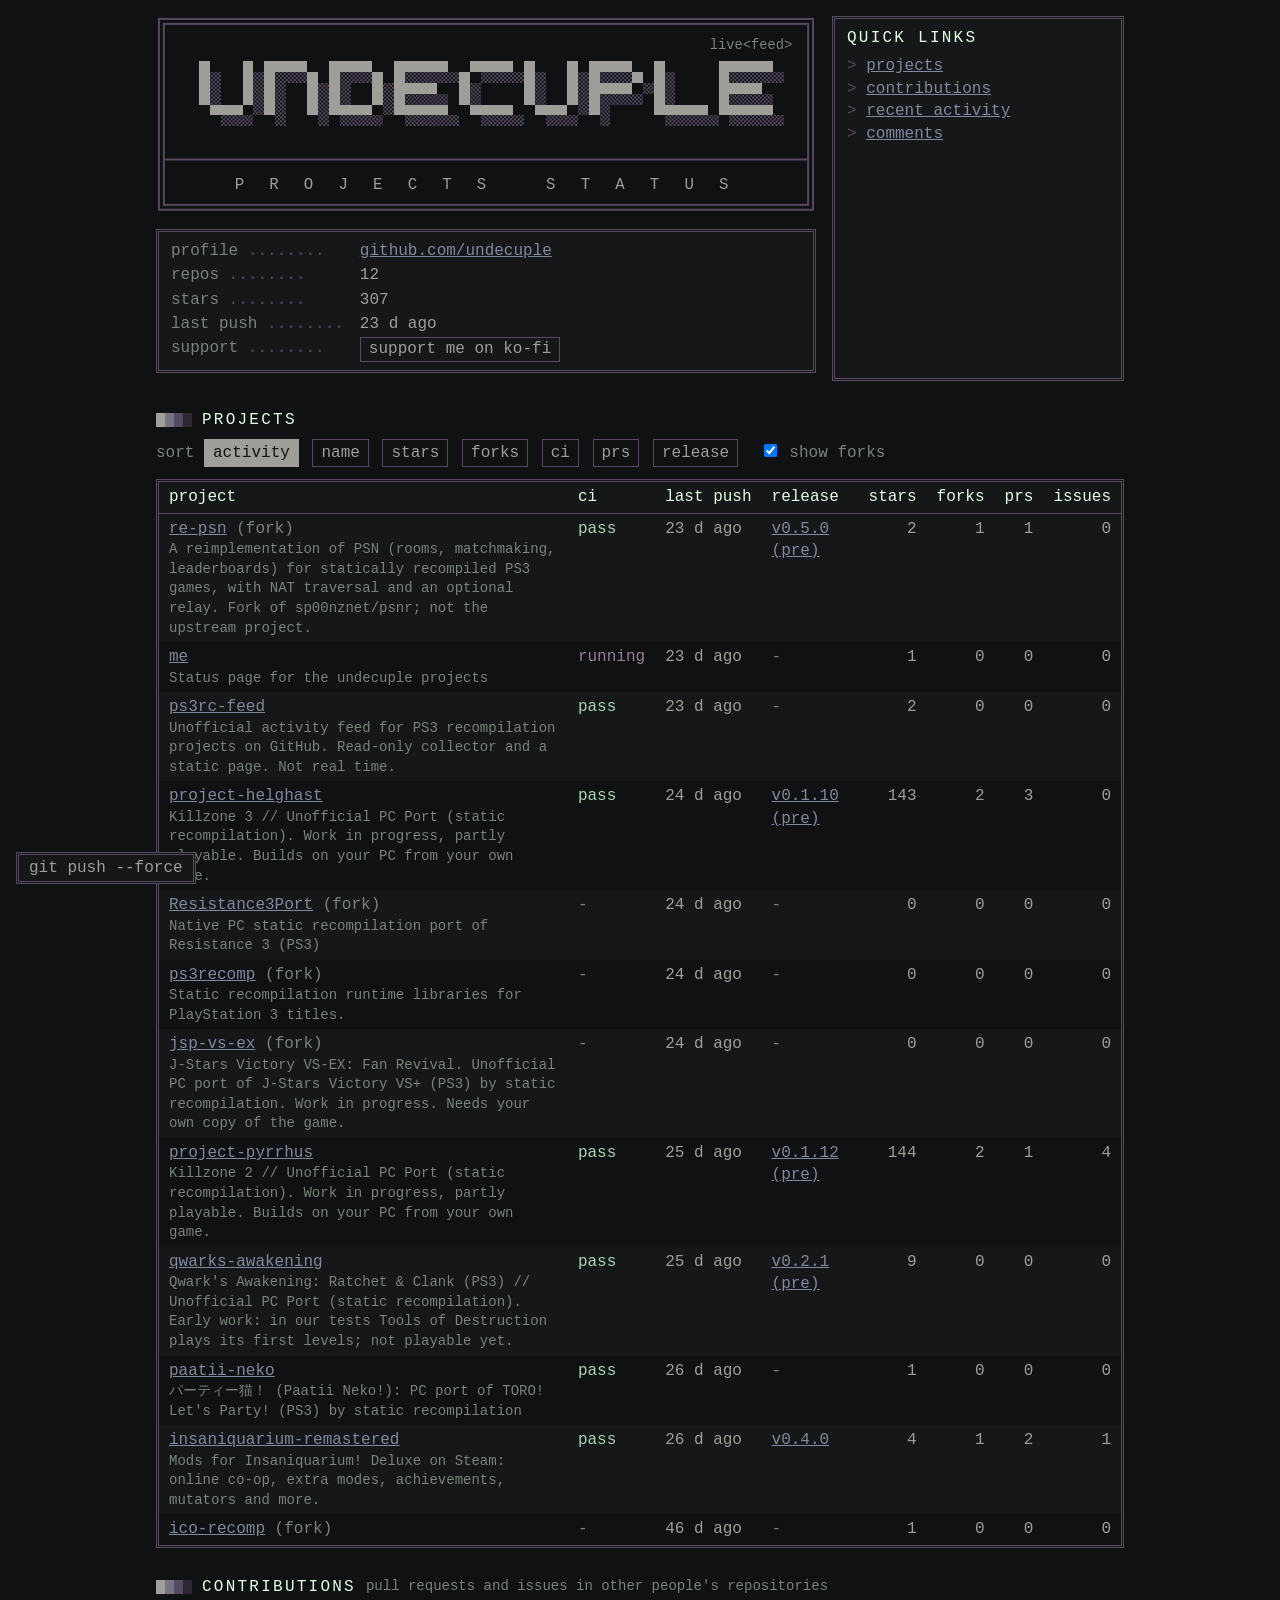
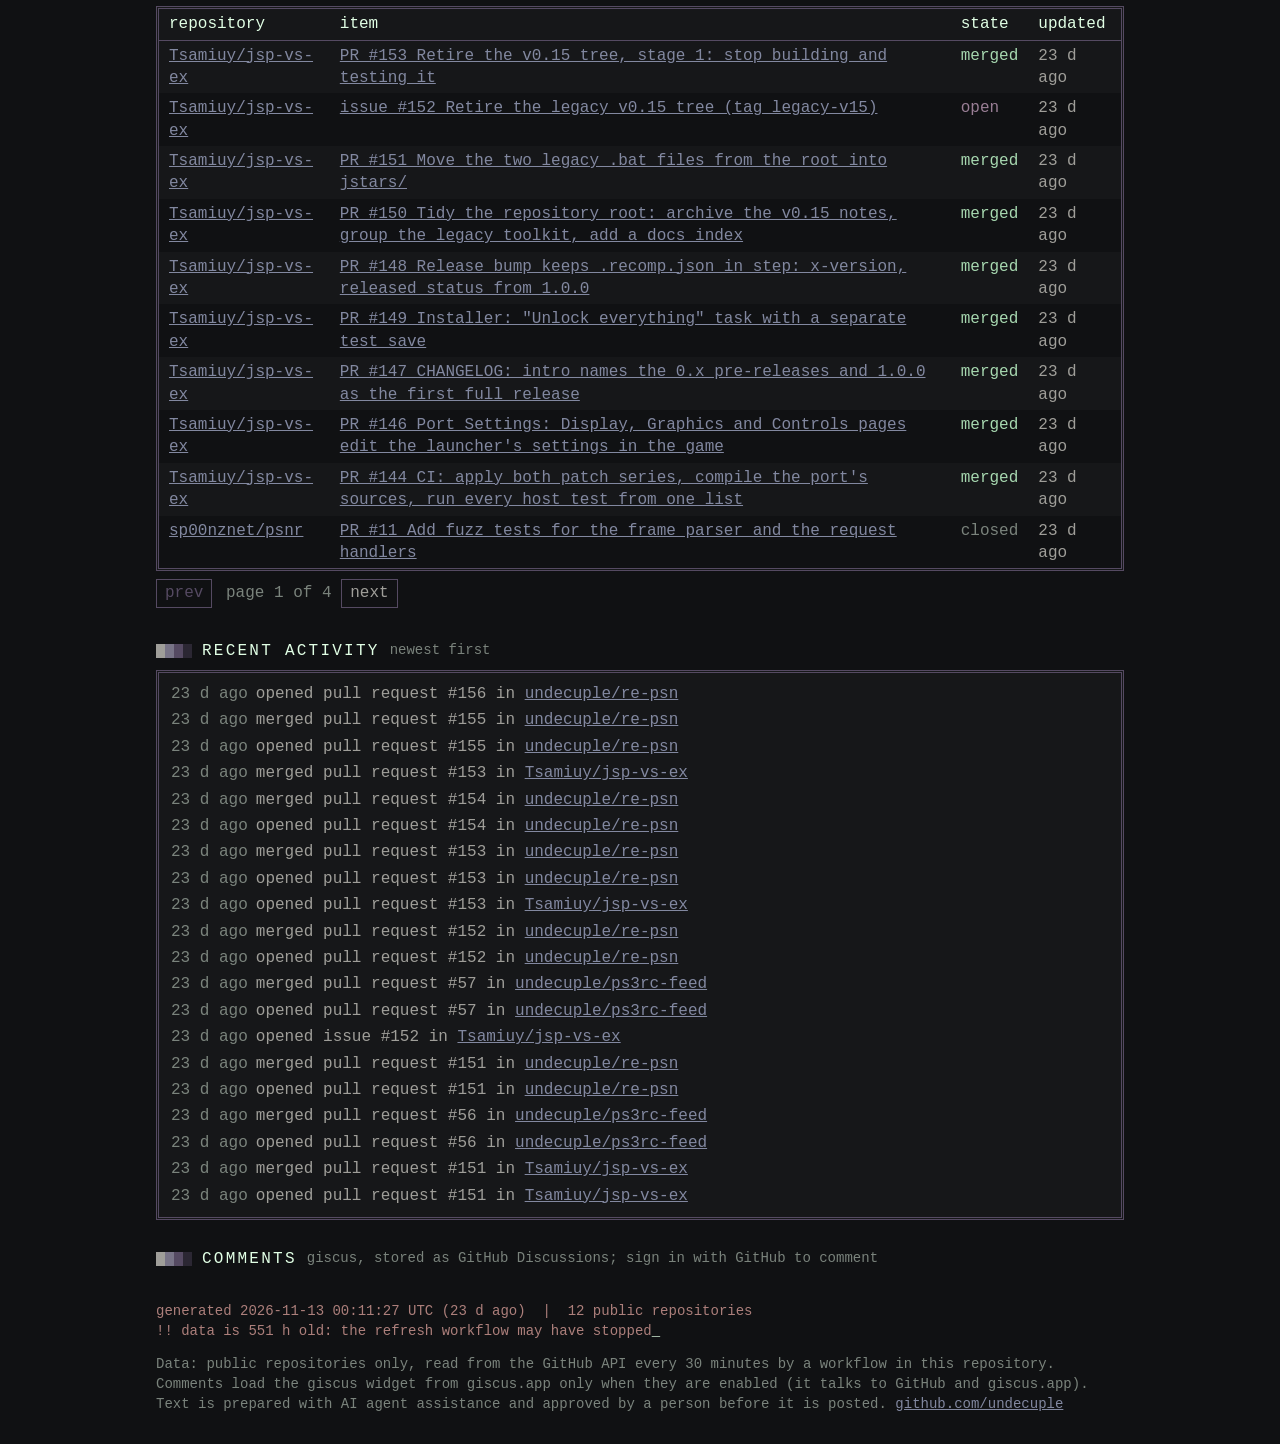
==== index.html @ a5790205 "Add tooltips to the banner and the Ko-fi button" ====
<!doctype html>
<html lang="en">
<head>
<meta charset="utf-8">
<meta name="viewport" content="width=device-width, initial-scale=1">
<title>undecuple</title>
<meta name="description" content="Status and recent activity of the undecuple projects, refreshed from the GitHub API.">
<link rel="icon" type="image/svg+xml" href="data:image/svg+xml,%3Csvg%20xmlns=%22http://www.w3.org/2000/svg%22%20viewBox=%220%200%2032%2032%22%20width=%2232%22%20height=%2232%22%20shape-rendering=%22crispEdges%22%3E%3Ctitle%3Eundecuple%3C/title%3E%3Crect%20width=%2232%22%20height=%2232%22%20rx=%225%22%20fill=%22%23101113%22/%3E%3Crect%20x=%22.5%22%20y=%22.5%22%20width=%2231%22%20height=%2231%22%20rx=%224.5%22%20fill=%22none%22%20stroke=%22%23554a62%22/%3E%3Cpath%20transform=%22translate(1%201)%22%20fill=%22%23554a62%22%20d=%22M2%208h4v4h-4zM10%208h4v4h-4zM2%2012h4v4h-4zM10%2012h4v4h-4zM2%2016h4v4h-4zM10%2016h4v4h-4zM2%2020h4v4h-4zM6%2020h4v4h-4zM10%2020h4v4h-4zM18%208h4v4h-4zM22%208h4v4h-4zM26%208h4v4h-4zM18%2012h4v4h-4zM26%2012h4v4h-4zM18%2016h4v4h-4zM26%2016h4v4h-4zM18%2020h4v4h-4zM26%2020h4v4h-4z%22/%3E%3Cpath%20fill=%22%239f9e99%22%20d=%22M2%208h4v4h-4zM10%208h4v4h-4zM2%2012h4v4h-4zM10%2012h4v4h-4zM2%2016h4v4h-4zM10%2016h4v4h-4zM2%2020h4v4h-4zM6%2020h4v4h-4zM10%2020h4v4h-4zM18%208h4v4h-4zM22%208h4v4h-4zM26%208h4v4h-4zM18%2012h4v4h-4zM26%2012h4v4h-4zM18%2016h4v4h-4zM26%2016h4v4h-4zM18%2020h4v4h-4zM26%2020h4v4h-4z%22/%3E%3C/svg%3E">
<link rel="stylesheet" href="style.css">
</head>
<body>
<main>
<h1 class="sr">undecuple</h1>
<div class="top">
<div class="top-main">
<svg class="banner" viewBox="0 0 671 200" role="img" aria-label="undecuple" xmlns="http://www.w3.org/2000/svg">
<title>Click 3 times for free robux!</title>
<defs><pattern id="dither" width="4" height="4" patternUnits="userSpaceOnUse"><rect width="2" height="2" fill="#554a62"/><rect x="2" y="2" width="2" height="2" fill="#554a62"/></pattern></defs>
<rect x="3" y="3" width="665" height="194" fill="none" stroke="#554a62" stroke-width="2"/>
<rect x="8" y="8" width="655" height="184" fill="none" stroke="#554a62" stroke-width="2"/>
<text x="647" y="34" text-anchor="end" fill="#7a837c" font-family="monospace" font-size="14">live&lt;feed&gt;</text>
<path d="M55 57h11v11h-11zM99 57h11v11h-11zM55 68h11v11h-11zM99 68h11v11h-11zM55 79h11v11h-11zM99 79h11v11h-11zM55 90h11v11h-11zM99 90h11v11h-11zM66 101h11v11h-11zM77 101h11v11h-11zM88 101h11v11h-11zM121 57h11v11h-11zM132 57h11v11h-11zM143 57h11v11h-11zM154 57h11v11h-11zM121 68h11v11h-11zM165 68h11v11h-11zM121 79h11v11h-11zM165 79h11v11h-11zM121 90h11v11h-11zM165 90h11v11h-11zM121 101h11v11h-11zM165 101h11v11h-11zM187 57h11v11h-11zM198 57h11v11h-11zM209 57h11v11h-11zM220 57h11v11h-11zM187 68h11v11h-11zM231 68h11v11h-11zM187 79h11v11h-11zM231 79h11v11h-11zM187 90h11v11h-11zM231 90h11v11h-11zM187 101h11v11h-11zM198 101h11v11h-11zM209 101h11v11h-11zM220 101h11v11h-11zM253 57h11v11h-11zM264 57h11v11h-11zM275 57h11v11h-11zM286 57h11v11h-11zM297 57h11v11h-11zM253 68h11v11h-11zM253 79h11v11h-11zM264 79h11v11h-11zM275 79h11v11h-11zM286 79h11v11h-11zM253 90h11v11h-11zM253 101h11v11h-11zM264 101h11v11h-11zM275 101h11v11h-11zM286 101h11v11h-11zM297 101h11v11h-11zM330 57h11v11h-11zM341 57h11v11h-11zM352 57h11v11h-11zM363 57h11v11h-11zM319 68h11v11h-11zM319 79h11v11h-11zM319 90h11v11h-11zM330 101h11v11h-11zM341 101h11v11h-11zM352 101h11v11h-11zM363 101h11v11h-11zM385 57h11v11h-11zM429 57h11v11h-11zM385 68h11v11h-11zM429 68h11v11h-11zM385 79h11v11h-11zM429 79h11v11h-11zM385 90h11v11h-11zM429 90h11v11h-11zM396 101h11v11h-11zM407 101h11v11h-11zM418 101h11v11h-11zM451 57h11v11h-11zM462 57h11v11h-11zM473 57h11v11h-11zM484 57h11v11h-11zM451 68h11v11h-11zM495 68h11v11h-11zM451 79h11v11h-11zM462 79h11v11h-11zM473 79h11v11h-11zM484 79h11v11h-11zM451 90h11v11h-11zM451 101h11v11h-11zM517 57h11v11h-11zM517 68h11v11h-11zM517 79h11v11h-11zM517 90h11v11h-11zM517 101h11v11h-11zM528 101h11v11h-11zM539 101h11v11h-11zM550 101h11v11h-11zM561 101h11v11h-11zM583 57h11v11h-11zM594 57h11v11h-11zM605 57h11v11h-11zM616 57h11v11h-11zM627 57h11v11h-11zM583 68h11v11h-11zM583 79h11v11h-11zM594 79h11v11h-11zM605 79h11v11h-11zM616 79h11v11h-11zM583 90h11v11h-11zM583 101h11v11h-11zM594 101h11v11h-11zM605 101h11v11h-11zM616 101h11v11h-11zM627 101h11v11h-11z" fill="url(#dither)" shape-rendering="crispEdges"/>
<path d="M44 46h11v11h-11zM88 46h11v11h-11zM44 57h11v11h-11zM88 57h11v11h-11zM44 68h11v11h-11zM88 68h11v11h-11zM44 79h11v11h-11zM88 79h11v11h-11zM55 90h11v11h-11zM66 90h11v11h-11zM77 90h11v11h-11zM110 46h11v11h-11zM121 46h11v11h-11zM132 46h11v11h-11zM143 46h11v11h-11zM110 57h11v11h-11zM154 57h11v11h-11zM110 68h11v11h-11zM154 68h11v11h-11zM110 79h11v11h-11zM154 79h11v11h-11zM110 90h11v11h-11zM154 90h11v11h-11zM176 46h11v11h-11zM187 46h11v11h-11zM198 46h11v11h-11zM209 46h11v11h-11zM176 57h11v11h-11zM220 57h11v11h-11zM176 68h11v11h-11zM220 68h11v11h-11zM176 79h11v11h-11zM220 79h11v11h-11zM176 90h11v11h-11zM187 90h11v11h-11zM198 90h11v11h-11zM209 90h11v11h-11zM242 46h11v11h-11zM253 46h11v11h-11zM264 46h11v11h-11zM275 46h11v11h-11zM286 46h11v11h-11zM242 57h11v11h-11zM242 68h11v11h-11zM253 68h11v11h-11zM264 68h11v11h-11zM275 68h11v11h-11zM242 79h11v11h-11zM242 90h11v11h-11zM253 90h11v11h-11zM264 90h11v11h-11zM275 90h11v11h-11zM286 90h11v11h-11zM319 46h11v11h-11zM330 46h11v11h-11zM341 46h11v11h-11zM352 46h11v11h-11zM308 57h11v11h-11zM308 68h11v11h-11zM308 79h11v11h-11zM319 90h11v11h-11zM330 90h11v11h-11zM341 90h11v11h-11zM352 90h11v11h-11zM374 46h11v11h-11zM418 46h11v11h-11zM374 57h11v11h-11zM418 57h11v11h-11zM374 68h11v11h-11zM418 68h11v11h-11zM374 79h11v11h-11zM418 79h11v11h-11zM385 90h11v11h-11zM396 90h11v11h-11zM407 90h11v11h-11zM440 46h11v11h-11zM451 46h11v11h-11zM462 46h11v11h-11zM473 46h11v11h-11zM440 57h11v11h-11zM484 57h11v11h-11zM440 68h11v11h-11zM451 68h11v11h-11zM462 68h11v11h-11zM473 68h11v11h-11zM440 79h11v11h-11zM440 90h11v11h-11zM506 46h11v11h-11zM506 57h11v11h-11zM506 68h11v11h-11zM506 79h11v11h-11zM506 90h11v11h-11zM517 90h11v11h-11zM528 90h11v11h-11zM539 90h11v11h-11zM550 90h11v11h-11zM572 46h11v11h-11zM583 46h11v11h-11zM594 46h11v11h-11zM605 46h11v11h-11zM616 46h11v11h-11zM572 57h11v11h-11zM572 68h11v11h-11zM583 68h11v11h-11zM594 68h11v11h-11zM605 68h11v11h-11zM572 79h11v11h-11zM572 90h11v11h-11zM583 90h11v11h-11zM594 90h11v11h-11zM605 90h11v11h-11zM616 90h11v11h-11z" fill="#9f9e99" shape-rendering="crispEdges"/>
<path d="M8 146H663" stroke="#554a62" stroke-width="2" fill="none"/>
<text xml:space="preserve" x="335" y="176" text-anchor="middle" fill="#9f9e99" font-family="monospace" font-size="16" letter-spacing="8">P R O J E C T S   S T A T U S</text>
</svg>
<nav class="nfo" aria-label="Profile">
  <span class="k">profile</span><a href="https://github.com/undecuple">github.com/undecuple</a>
  <span class="k">repos</span><span id="i-repos">-</span>
  <span class="k">stars</span><span id="i-stars">-</span>
  <span class="k">last push</span><span id="i-last">-</span>
  <span class="k">support</span><span><a class="btn" href="https://ko-fi.com/P5P615QPPM" rel="noopener" title="This button makes my dreams come true.">support me on ko-fi</a></span>
</nav>
</div>
<nav class="quick" aria-label="Quick links">
  <h2 class="qh">QUICK LINKS</h2>
  <ul>
    <li><a href="#proj">projects</a></li>
    <li><a href="#con">contributions</a></li>
    <li><a href="#act">recent activity</a></li>
    <li><a href="#com">comments</a></li>
  </ul>
</nav>
</div>

<section aria-labelledby="proj">
<h2 id="proj"><i></i>PROJECTS</h2>
<p class="bar" id="bar">
  <span>sort </span>
  <button data-sort="pushed" class="on" aria-pressed="true">activity</button>
  <button data-sort="name" aria-pressed="false">name</button>
  <button data-sort="stars" aria-pressed="false">stars</button>
  <button data-sort="forks" aria-pressed="false">forks</button>
  <button data-sort="ci" aria-pressed="false">ci</button>
  <button data-sort="prs" aria-pressed="false">prs</button>
  <button data-sort="release" aria-pressed="false">release</button>
  <label><input type="checkbox" id="forks" checked> show forks</label>
</p>
<div class="tablewrap" tabindex="0" role="region" aria-label="Projects">
<table id="tbl">
<thead><tr><th>project</th><th>ci</th><th>last push</th><th>release</th><th class="n">stars</th><th class="n">forks</th><th class="n">prs</th><th class="n">issues</th></tr></thead>
<tbody id="rows" aria-live="polite"><tr><td colspan="8">loading status.json ...</td></tr></tbody>
</table>
</div>
<noscript><p>This page needs JavaScript to show the table. The data is in <a href="status.json">status.json</a>.</p></noscript>
</section>

<section aria-labelledby="con">
<h2 id="con"><i></i>CONTRIBUTIONS <small>pull requests and issues in other people's repositories</small></h2>
<div class="tablewrap" tabindex="0" role="region" aria-label="Contributions">
<table>
<thead><tr><th>repository</th><th>item</th><th>state</th><th>updated</th></tr></thead>
<tbody id="contrib"><tr><td colspan="4">loading ...</td></tr></tbody>
</table>
</div>
<p class="bar pager" id="cpager" hidden><button id="cprev" type="button">prev</button> <span id="cpage" aria-live="polite"></span> <button id="cnext" type="button">next</button></p>
</section>

<section aria-labelledby="act">
<h2 id="act"><i></i>RECENT ACTIVITY <small>newest first</small></h2>
<ul id="events" class="events"><li>loading ...</li></ul>
</section>

<section aria-labelledby="com">
<h2 id="com"><i></i>COMMENTS <small>giscus, stored as GitHub Discussions; sign in with GitHub to comment</small></h2>
<div id="comments"><p class="none">Comments are not enabled yet.</p></div>
</section>

<footer>
<pre id="stamp">-</pre>
<p>Data: public repositories only, read from the GitHub API every 30 minutes by a workflow in this repository.
Comments load the giscus widget from giscus.app only when they are enabled (it talks to GitHub and giscus.app). Text is prepared with AI agent assistance and approved by a person before it is posted.
<a href="https://github.com/undecuple">github.com/undecuple</a></p>
</footer>
</main>
<button id="wreck" type="button" title="What’s the worst that can happen on a Friday?">git push --force</button>
<span id="wreckmsg" class="sr" role="status"></span>
<span id="adsmsg" class="sr" role="status"></span>
<button id="totop" type="button" hidden aria-label="Back to top">^ top</button>
<script src="app.js"></script>
</body>
</html>
---- style.css ----
/* palette: guts.nvim (github.com/vossenwout/guts.nvim) */
:root { --bg:#101113; --bg2:#161719; --fg:#9f9e99; --sub:#7a837c; --line:#554a62; --hl:#e1ffe5;
  --ok:#a7d8b0; --bad:#ac7f7b; --wait:#997e95; --link:#8288a0; }
* { box-sizing: border-box; }
html { background: var(--bg); }
body { margin:0; background:var(--bg); color:var(--fg);
  font: 16px/1.4 "Perfect DOS VGA 437", "Px437 IBM VGA 8x16", ui-monospace, "Cascadia Mono", Menlo, Consolas, monospace;
  font-variant-ligatures: none; }
main { max-width: 1000px; margin: 0 auto; padding: 16px; }
.sr { position:absolute; left:-9999px; }
.banner { display:block; width:100%; max-width:660px; height:auto; margin: 0 auto 16px; }
.top { display:grid; grid-template-columns: minmax(0, 660px) minmax(0, 1fr); gap: 0 16px; align-items: stretch; justify-content: center; }
.top-main { min-width: 0; }
.top .banner { margin-left: 0; margin-right: 0; }
.top .nfo { margin: 0; }
.top-main { margin-bottom: 8px; }
.quick { border: 3px double var(--line); background: var(--bg2); padding: 8px 12px; min-width: 0; }
.quick .qh { margin: 0 0 6px; }
.quick ul { list-style: none; margin: 0; padding: 0; }
.quick li::before { content: "> "; color: var(--line); }
.quick a:focus-visible { outline: 2px solid var(--link); outline-offset: 2px; }
a { color: var(--link); }
a:hover { color: var(--hl); }
.nfo { display:grid; grid-template-columns: max-content 1fr; gap: 2px 16px; max-width: 660px; padding: 8px 12px; margin: 0 auto 8px;
  border: 3px double var(--line); background: var(--bg2); }
.nfo .k { color: var(--sub); }
.nfo .k::after { content: " ........"; color: var(--line); }
.nfo .btn { display:inline-block; padding:0 8px; border:1px solid var(--line); color:var(--fg); text-decoration:none; }
.nfo .btn:hover { color:var(--bg); background:var(--fg); border-color:var(--fg); }
.nfo .btn:focus-visible { outline:2px solid var(--link); outline-offset:2px; }
h2 { display:flex; align-items:center; gap:10px; font-size:16px; margin:28px 0 8px; color:var(--hl); font-weight:normal; letter-spacing:.14em; }
h2 small { color: var(--sub); letter-spacing: 0; font-size: 14px; }
h2 i { width: 36px; height: 14px; flex: none;
  background: linear-gradient(90deg, var(--fg) 0 25%, #787487 25% 50%, var(--line) 50% 75%, #2b2733 75%); }
.bar { margin: 0 0 8px; color: var(--sub); }
.bar button { font: inherit; color: var(--fg); background: none; border: 1px solid var(--line); padding: 2px 8px; margin: 0 4px 4px 0; cursor: pointer; }
.bar button.on { color: var(--bg); background: var(--fg); border-color: var(--fg); }
.bar button:focus-visible, .bar input:focus-visible { outline: 2px solid var(--link); outline-offset: 2px; }
.bar label { margin-left: 8px; }
.pager { margin: 8px 0 0; }
.pager[hidden] { display: none; }
.bar button:disabled { color: var(--line); border-color: var(--line); cursor: default; }
.tablewrap { border: 3px double var(--line); overflow-x: auto; background: var(--bg2); }
.tablewrap:focus-visible { outline: 2px solid var(--link); outline-offset: 2px; }
table { border-collapse: collapse; width: 100%; min-width: 680px; }
th, td { text-align: left; padding: 4px 10px; vertical-align: top; }
th { color: var(--hl); font-weight: normal; border-bottom: 1px solid var(--line); white-space: nowrap; }
tbody tr:nth-child(even) { background: var(--bg); }
td.n, th.n { text-align: right; }
td .d { display: block; color: var(--sub); font-size: 14px; }
td .fork { color: var(--sub); }
.ok { color: var(--ok); } .bad { color: var(--bad); } .wait { color: var(--wait); } .none, .closed { color: var(--sub); } .merged { color: var(--ok); } .open { color: var(--wait); }
.events { list-style: none; margin: 0; padding: 8px 12px; border: 3px double var(--line); background: var(--bg2); }
.events li { padding: 2px 0; }
.events time { color: var(--sub); margin-right: 8px; }
footer { margin-top: 32px; color: var(--sub); font-size: 14px; }
footer pre { margin: 0 0 6px; white-space: pre-wrap; color: var(--fg); }
#stamp::after { content: "_"; color: var(--hl); }
@media (prefers-reduced-motion: no-preference) { #stamp::after { animation: blink 1.1s steps(1) infinite; } }
@keyframes blink { 50% { opacity: 0; } }
@media (max-width: 980px) { .top { grid-template-columns: minmax(0, 1fr); } .top .banner, .top .nfo { margin-left: auto; margin-right: auto; } .quick { max-width: 660px; width: 100%; margin: 0 auto 8px; } }
@keyframes drop {
  0% { transform: scale(1,1); animation-timing-function: cubic-bezier(.2,.6,.4,1); }
  14% { transform: scale(1.015,.94); animation-timing-function: ease-in-out; }
  30% { transform: scale(.99,1.035); animation-timing-function: ease-in-out; }
  46% { transform: scale(1.008,.972); animation-timing-function: ease-in-out; }
  60% { transform: scale(.996,1.014); animation-timing-function: ease-in-out; }
  74% { transform: scale(1.003,.99); animation-timing-function: ease-in-out; }
  100% { transform: scale(1,1); }
}
@media (prefers-reduced-motion: no-preference) { main.bounce { animation: drop .7s both; will-change: transform; } }
@media (max-width: 520px) { body { font-size: 14px; } main { padding: 12px; } .nfo { gap: 2px 10px; } .nfo .k::after { content: " .."; } }
#totop { position: fixed; right: 16px; bottom: 16px; font: inherit; color: var(--fg); background: var(--bg2); border: 3px double var(--line); padding: 2px 10px; cursor: pointer; }
#wreck { position: fixed; left: 16px; bottom: 16px; z-index: 10; font: inherit; color: var(--fg); background: var(--bg2); border: 3px double var(--line); padding: 2px 10px; cursor: pointer; }
#wreck { max-width: calc(100vw - 140px); text-align: left; overflow-wrap: anywhere; }
#wreck:hover { color: var(--bg); background: var(--fg); border-color: var(--fg); }
#wreck:focus-visible { outline: 2px solid var(--link); outline-offset: 2px; }
#wreck[aria-disabled="true"] { color: var(--line); cursor: default; }
#totop { z-index: 10; }
.banner { user-select: none; -webkit-user-select: none; -webkit-tap-highlight-color: transparent; }
.ad { position: fixed; z-index: 8; background: #c0c0c0; border: 2px solid; border-color: #fff #404040 #404040 #fff; padding: 2px;
  font: 13px/1.25 Arial, Helvetica, sans-serif; color: #000; cursor: pointer; box-shadow: 3px 3px 0 rgba(0,0,0,.5);
  transition: opacity .5s, transform .5s; transform-origin: center; }
.ad-title { display: flex; justify-content: space-between; align-items: center; gap: 6px; padding: 2px 3px; color: #fff; font-weight: bold; font-size: 12px;
  background: linear-gradient(90deg, #000080, #1084d0); }
.ad-ttext { overflow: hidden; text-overflow: ellipsis; white-space: nowrap; }
.ad-btns { display: flex; flex: none; }
.ad-btns span { width: 16px; height: 14px; margin-left: 2px; background: #c0c0c0; color: #000; border: 1px solid; border-color: #fff #404040 #404040 #fff; text-align: center; line-height: 12px; font-size: 11px; }
.ad-body { background: #fff; color: #000; padding: 8px; text-align: center; border: 2px solid; border-color: #808080 #fff #fff #808080; }
.ad-body > div { margin: 3px 0; }
.ad-pre { font-weight: bold; letter-spacing: .12em; font-size: 12px; }
.ad-big { font-size: 18px; font-weight: bold; }
.ad-h { font-size: 15px; font-weight: bold; color: #1a3a8a; }
.ad-small { font-size: 12px; }
.ad-script { font: italic bold 17px Georgia, serif; color: #fff; }
.ad-cta { display: inline-block; margin-top: 4px; padding: 3px 10px; background: #2e8b2e; color: #fff; font-weight: bold; border: 2px solid; border-color: #9be29b #145214 #145214 #9be29b; border-radius: 3px; }
.ad-redbar { background: #d01818; color: #fff; font-weight: bold; padding: 2px 4px; }
.ad-blue { font-size: 17px; font-weight: bold; color: #1a3a8a; }
.ad-price { font-size: 30px; font-weight: bold; color: #d01818; }
.ad-green { background: #2e8b2e; color: #fff; font-weight: bold; padding: 4px; }
.ad-li { text-align: left; color: #1a3acc; text-decoration: underline; font-size: 12px; }
.ad-star { background: #d01818; color: #fff; font-weight: bold; font-size: 16px; padding: 14px 8px; border-radius: 50% / 40%; }
.ad-hotred { color: #d01818; }
.ad-tag { font-size: 10px; color: #666; text-align: right; }
.ad-dial .ad-body { background: linear-gradient(135deg, #fff 0 20%, #7a3fa0 20%); color: #fff; }
.ad-dial .ad-cta { background: #fff; color: #7a3fa0; border-color: #ddd #888 #888 #ddd; }
.ad-yougo .ad-body { background: linear-gradient(#3a7bc8, #1c4e96); color: #fff; }
.ad-news .ad-body { background: #ffeeaa; }
.ad-win .ad-body, .ad-iq .ad-body { background: #f4f8ff; }
.ad-nap .ad-body { background: #e9f1ff; }
.ad-visit .ad-body { background: #fffbe0; }
.ad.bye { opacity: 0; transform: scale(0); }
@media (prefers-reduced-motion: reduce) { .ad.bye { transform: none; } }
html.wrecked { overflow-x: hidden; }
html.wrecked .tablewrap { overflow: visible; }
@media (prefers-reduced-motion: reduce) { #wreck { display: none; } }
#totop[hidden] { display: none; }
#totop:hover { color: var(--bg); background: var(--fg); border-color: var(--fg); }
#totop:focus-visible { outline: 2px solid var(--link); outline-offset: 2px; }
[tabindex="-1"]:focus { outline: none; }
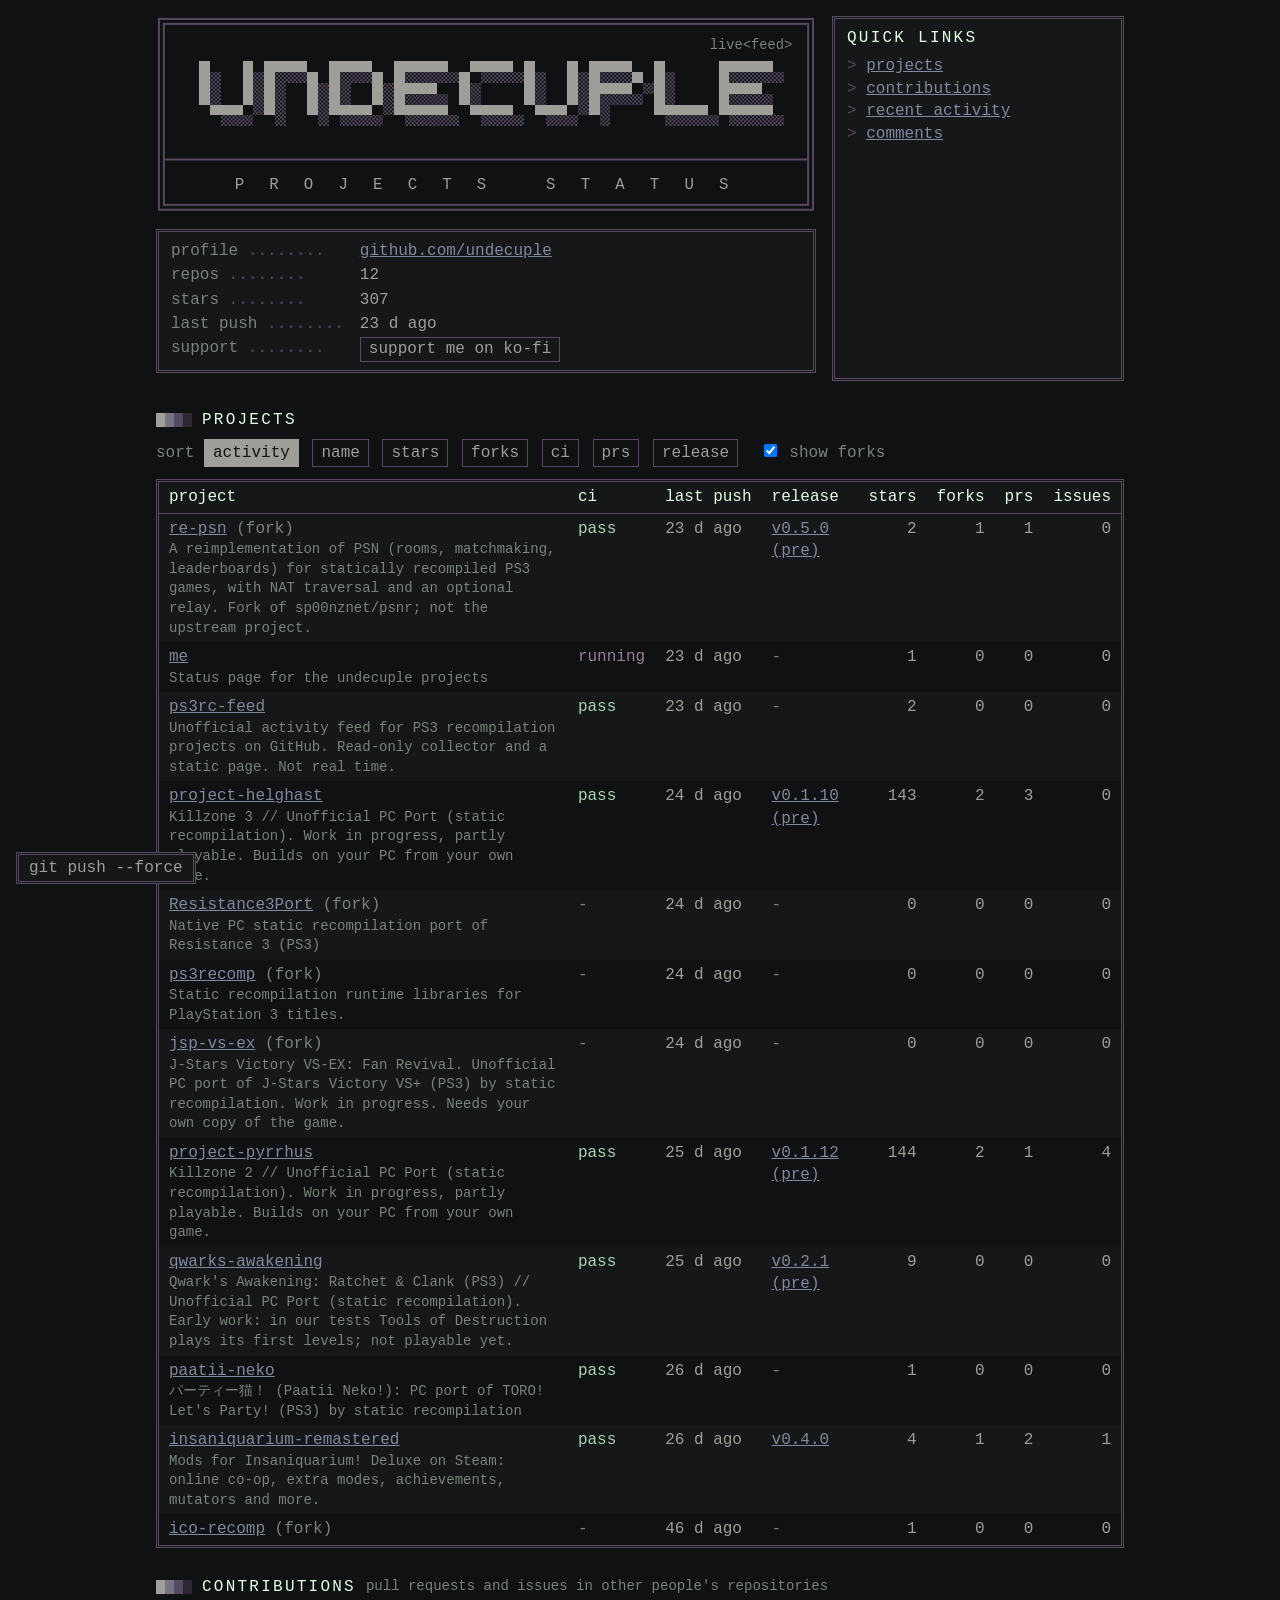
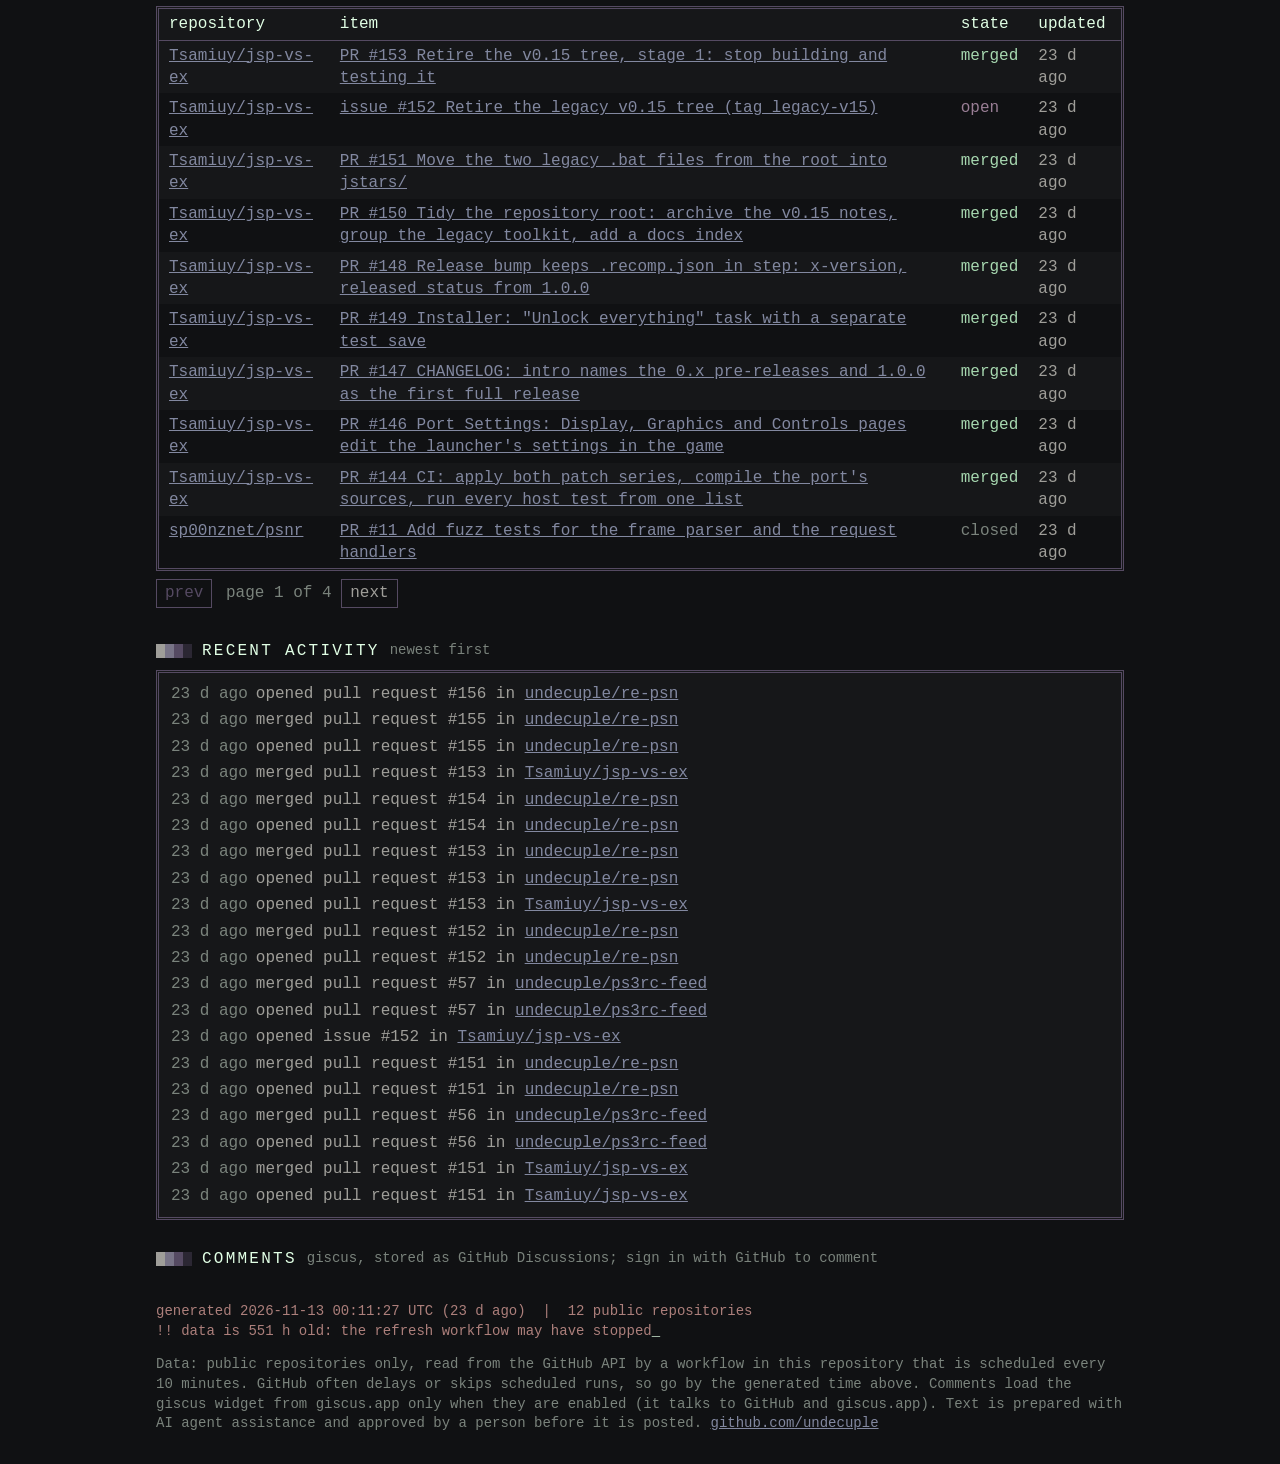
==== commit 7632798b: "Schedule the refresh every 10 minutes and say on the page that runs can be late" ====
--- a/index.html
+++ b/index.html
@@ -88,7 +88,7 @@
 
 <footer>
 <pre id="stamp">-</pre>
-<p>Data: public repositories only, read from the GitHub API every 30 minutes by a workflow in this repository.
+<p>Data: public repositories only, read from the GitHub API by a workflow in this repository that is scheduled every 10 minutes. GitHub often delays or skips scheduled runs, so go by the generated time above.
 Comments load the giscus widget from giscus.app only when they are enabled (it talks to GitHub and giscus.app). Text is prepared with AI agent assistance and approved by a person before it is posted.
 <a href="https://github.com/undecuple">github.com/undecuple</a></p>
 </footer>
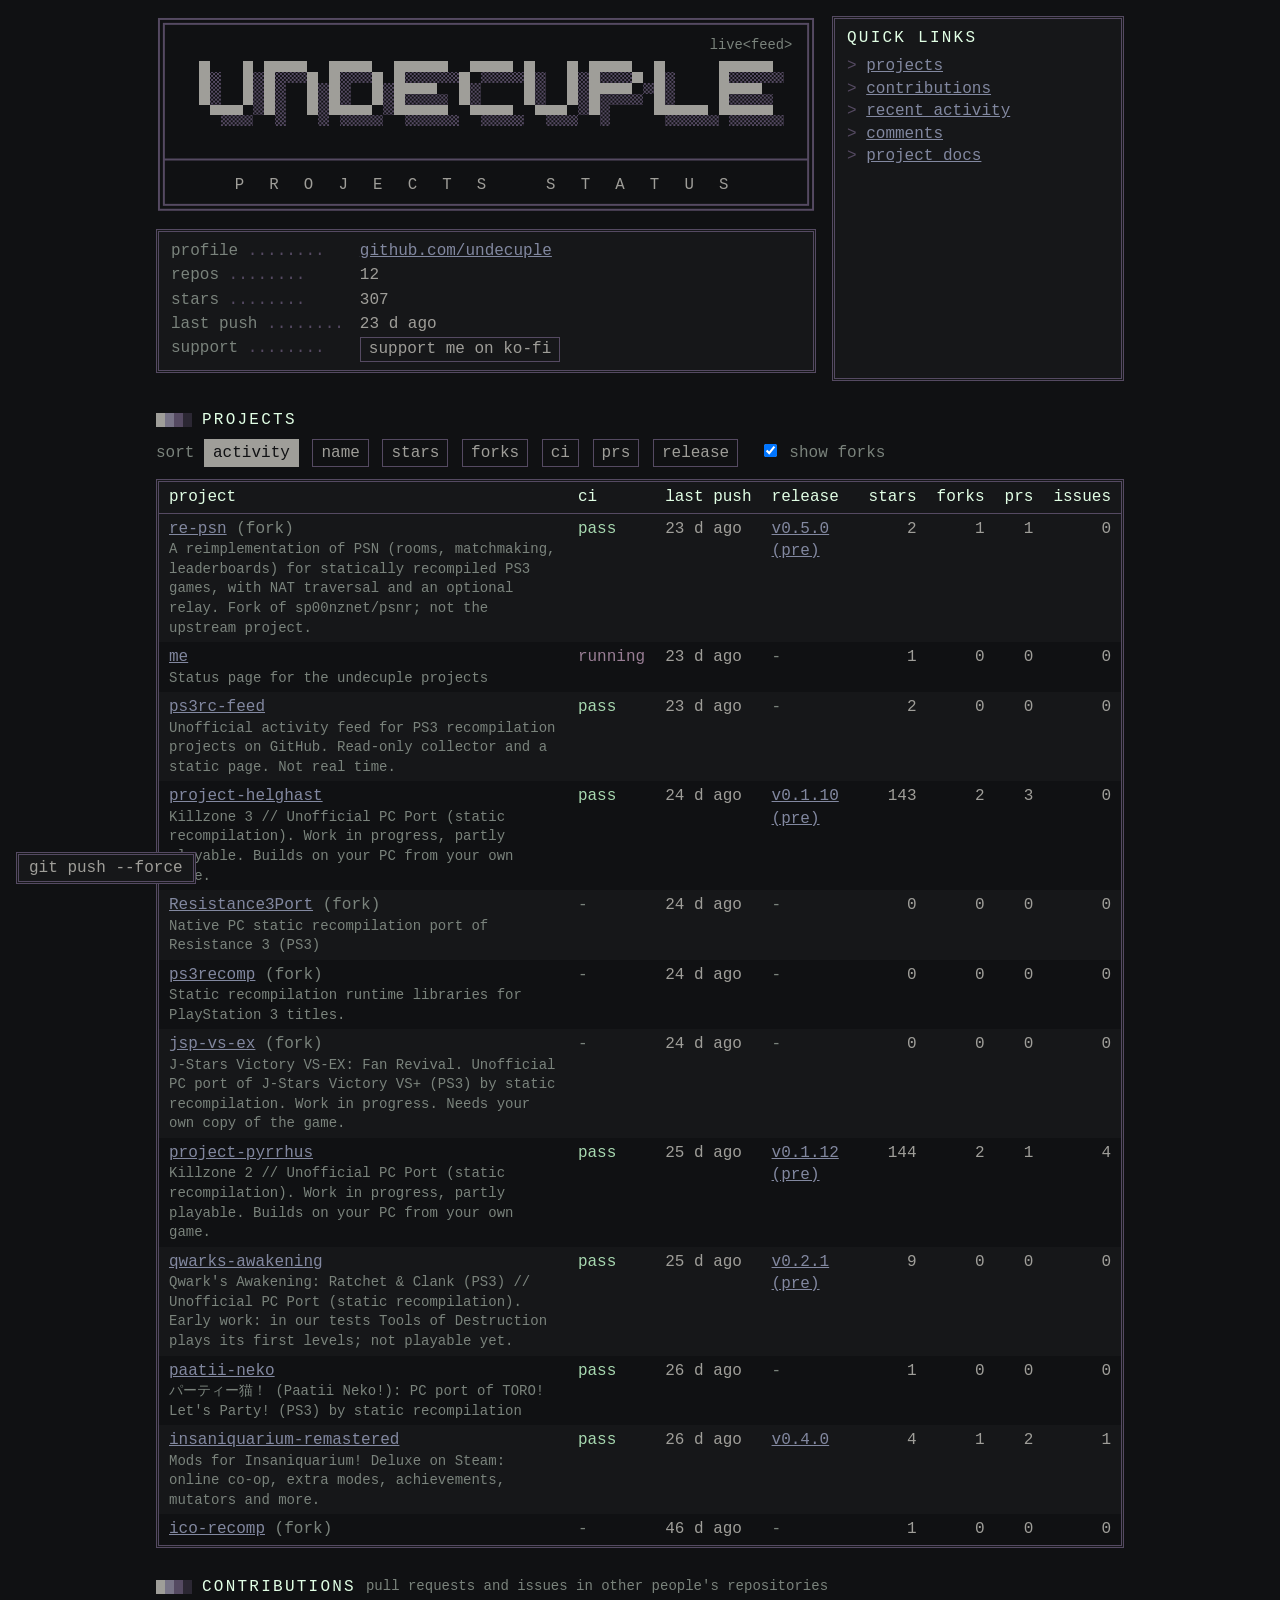
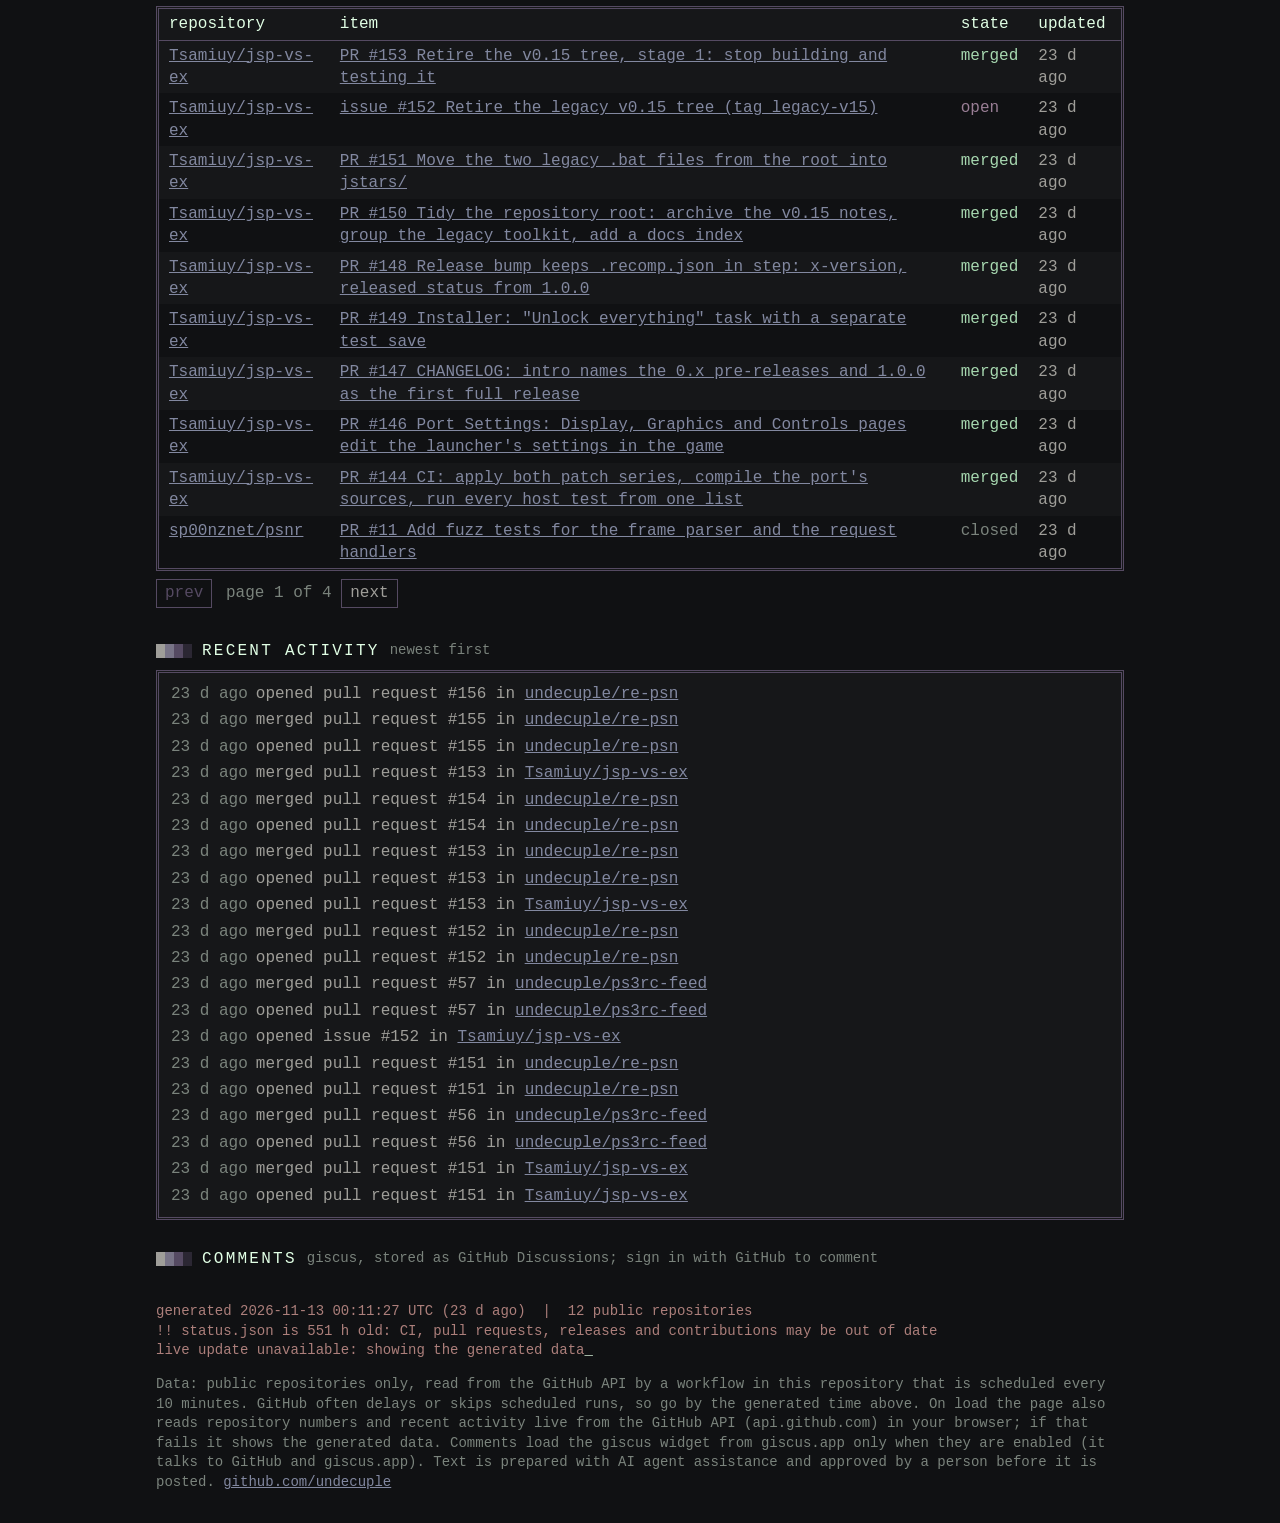
==== commit 2390e918: "Add project docs pages and a live overlay for the status numbers Pages: re:psn in action and ps3reco" ====
--- a/index.html
+++ b/index.html
@@ -39,6 +39,7 @@
     <li><a href="#con">contributions</a></li>
     <li><a href="#act">recent activity</a></li>
     <li><a href="#com">comments</a></li>
+    <li><a href="docs.html">project docs</a></li>
   </ul>
 </nav>
 </div>
@@ -89,6 +90,7 @@
 <footer>
 <pre id="stamp">-</pre>
 <p>Data: public repositories only, read from the GitHub API by a workflow in this repository that is scheduled every 10 minutes. GitHub often delays or skips scheduled runs, so go by the generated time above.
+On load the page also reads repository numbers and recent activity live from the GitHub API (api.github.com) in your browser; if that fails it shows the generated data.
 Comments load the giscus widget from giscus.app only when they are enabled (it talks to GitHub and giscus.app). Text is prepared with AI agent assistance and approved by a person before it is posted.
 <a href="https://github.com/undecuple">github.com/undecuple</a></p>
 </footer>
--- a/style.css
+++ b/style.css
@@ -118,3 +118,37 @@
 #totop:hover { color: var(--bg); background: var(--fg); border-color: var(--fg); }
 #totop:focus-visible { outline: 2px solid var(--link); outline-offset: 2px; }
 [tabindex="-1"]:focus { outline: none; }
+
+/* project pages (docs.html, re-psn.html): the scenario diagrams and the player, in the palette above */
+.back { margin: 0 0 8px; color: var(--sub); }
+.docs li { padding: 4px 0; } .docs .d { display: block; color: var(--sub); font-size: 14px; }
+.legend { margin: 8px 0; }
+.legend .lg { display: inline-block; margin: 0 8px 4px 0; padding: 0 8px; border: 1px solid var(--line); }
+.lg-tcp { color: var(--ok); border-color: var(--ok); } .lg-direct { color: var(--wait); border-color: var(--wait); }
+.lg-blocked { color: var(--bad); border-color: var(--bad); } .lg-relay { color: var(--link); border-color: var(--link); }
+.action-diagram { display: block; width: 100%; max-width: 660px; height: auto; margin: 12px 0; }
+.action-diagram .node { fill: var(--bg2); stroke: var(--line); stroke-width: 2; }
+.action-diagram .node-name { fill: var(--hl); font: 14px monospace; } .action-diagram .node-addr { fill: var(--sub); font: 12px monospace; }
+.action-diagram .edge { fill: none; stroke-width: 3; }
+.action-diagram .e-tcp { stroke: var(--ok); }
+.action-diagram .e-direct { stroke: var(--wait); stroke-dasharray: 2 6; stroke-linecap: round; }
+.action-diagram .e-blocked { stroke: var(--bad); stroke-dasharray: 10 8; }
+.action-diagram .e-relay { stroke: var(--link); stroke-width: 5; }
+.action-diagram .edge-label { fill: var(--fg); font: 12px monospace; }
+.action-diagram .packet { stroke: var(--bg); stroke-width: 2; }
+.action-diagram .p-tcp { fill: var(--ok); } .action-diagram .p-udp, .action-diagram .p-direct { fill: var(--wait); }
+.action-diagram .p-relay { fill: var(--link); } .action-diagram .p-lost { fill: var(--bad); }
+.action-diagram .packet-label { fill: var(--hl); font: 12px monospace; } .action-diagram .off { display: none; }
+.steps { padding-left: 3ch; } .steps li { margin: 4px 0; }
+.steps .who { color: var(--sub); } .steps .msg { color: var(--hl); }
+.steps li.now { border-left: 3px solid var(--hl); padding-left: 8px; margin-left: -11px; }
+.steps .jump { font: inherit; color: inherit; background: none; border: 0; padding: 0; margin: 0; cursor: pointer; text-align: left; }
+.action-controls { margin: 12px 0; }
+.ctl-row { display: flex; flex-wrap: wrap; align-items: center; gap: 4px 8px; margin: 6px 0; }
+.ctl { font: inherit; color: var(--fg); background: var(--bg2); border: 1px solid var(--line); padding: 2px 8px; cursor: pointer; }
+.ctl:hover:not(:disabled) { color: var(--bg); background: var(--fg); border-color: var(--fg); }
+.ctl[aria-pressed="true"] { color: var(--bg); background: var(--fg); border-color: var(--fg); }
+.ctl:disabled { color: var(--line); cursor: default; }
+.ctl:focus-visible, .steps .jump:focus-visible { outline: 2px solid var(--link); outline-offset: 2px; }
+.action-caption { min-height: 3em; } .action-hint { color: var(--sub); }
+section[hidden] { display: none; }
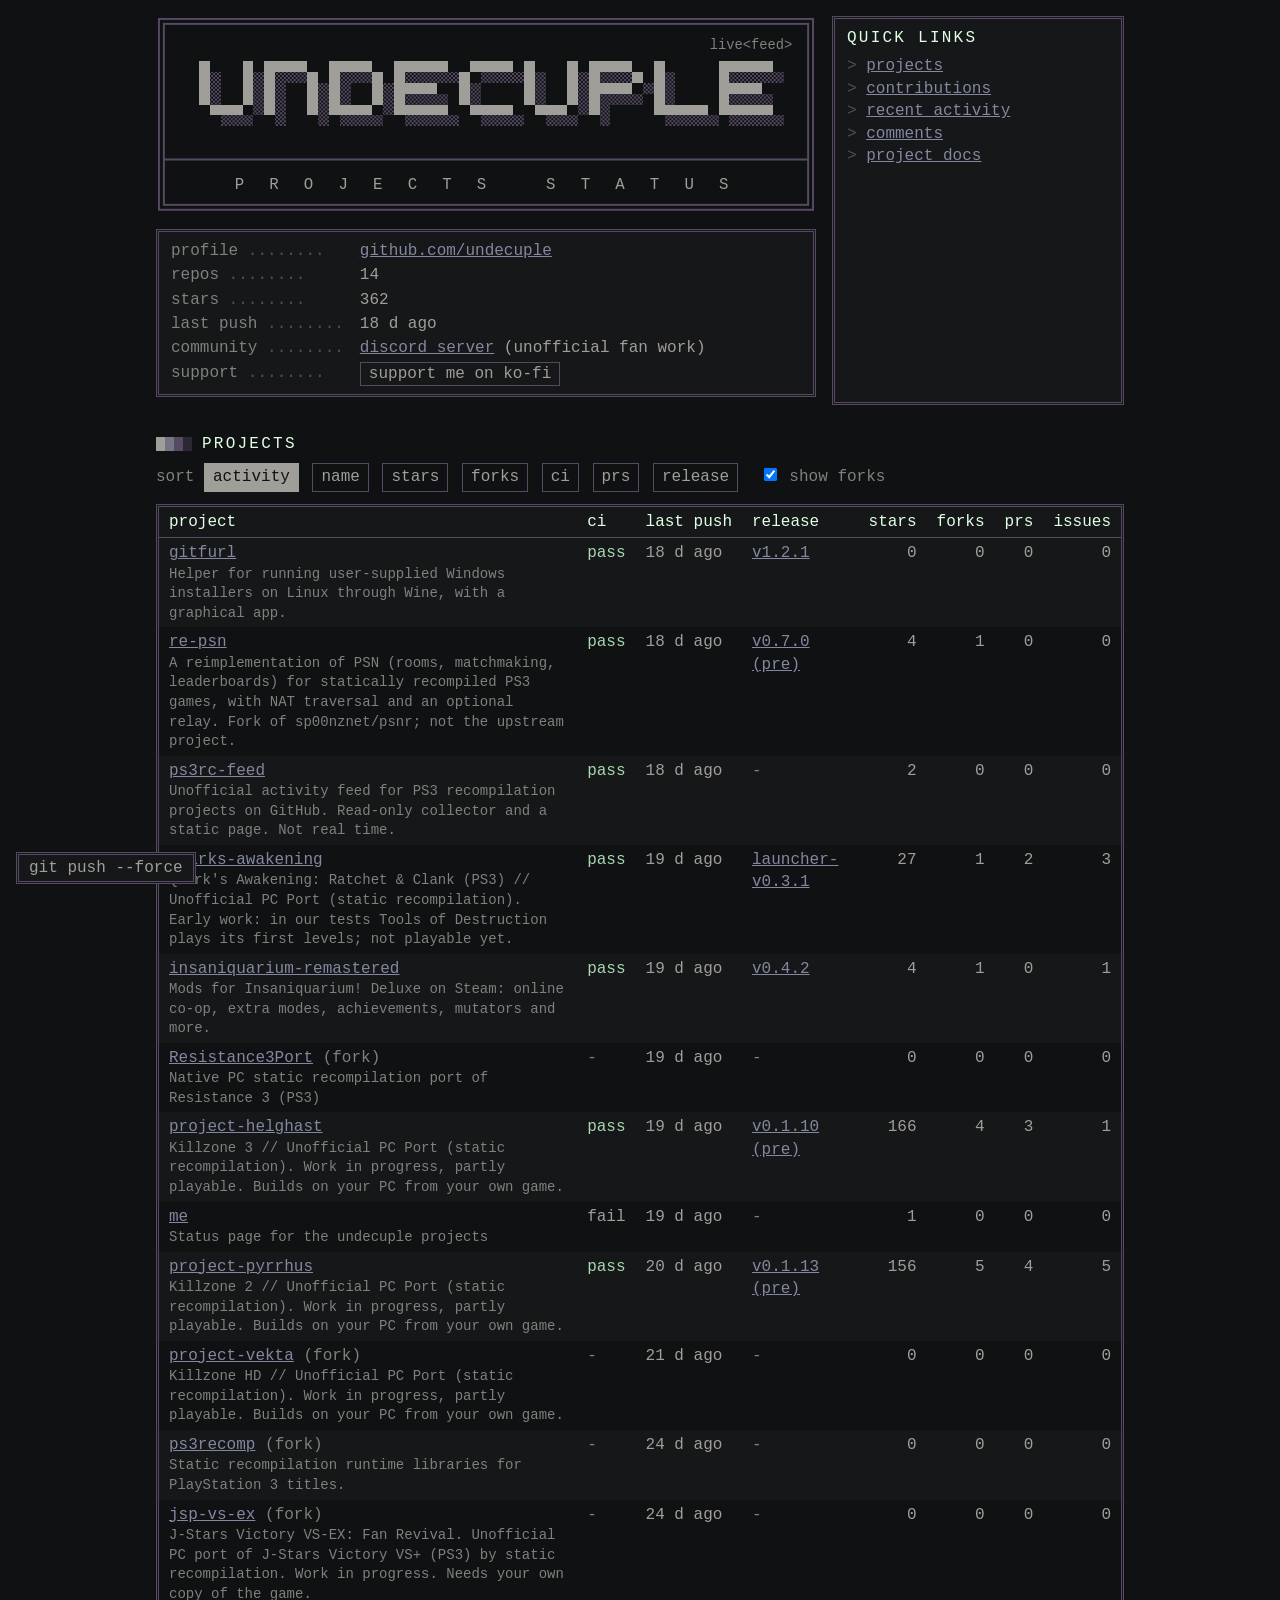
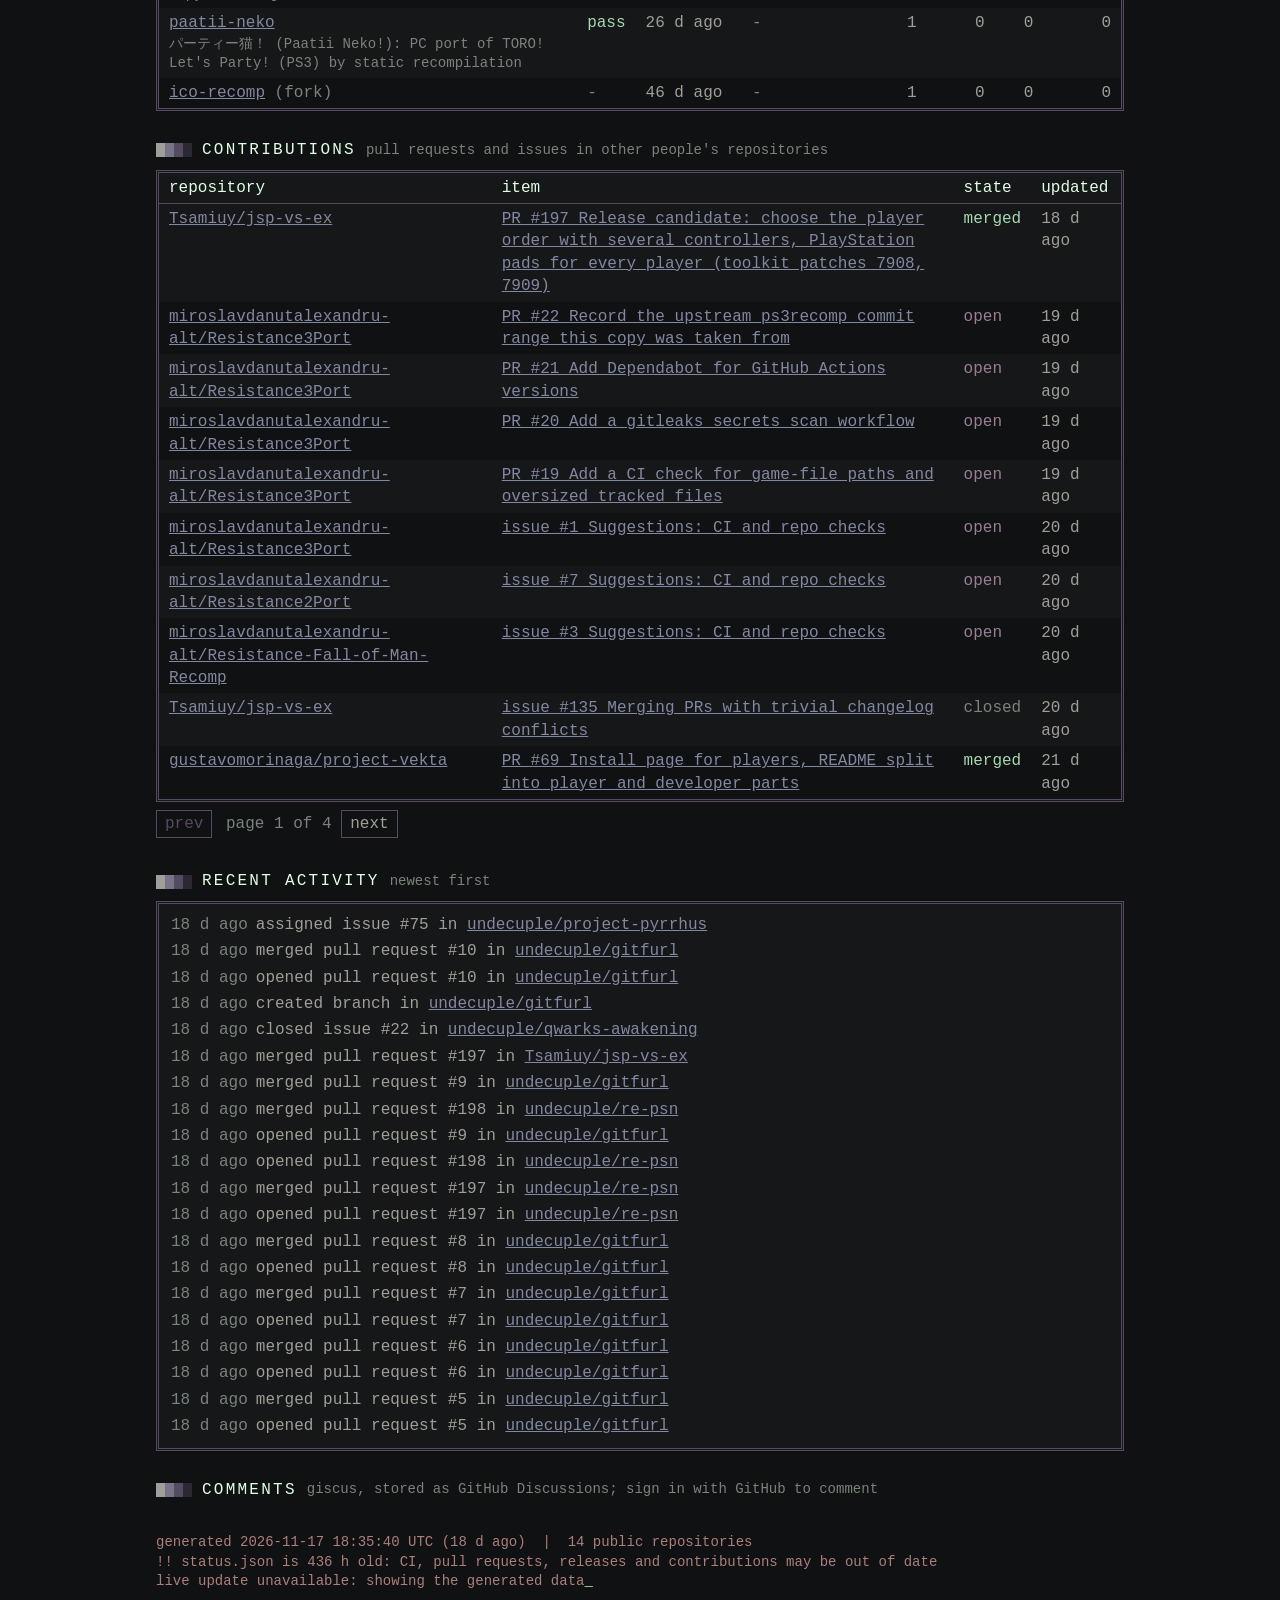
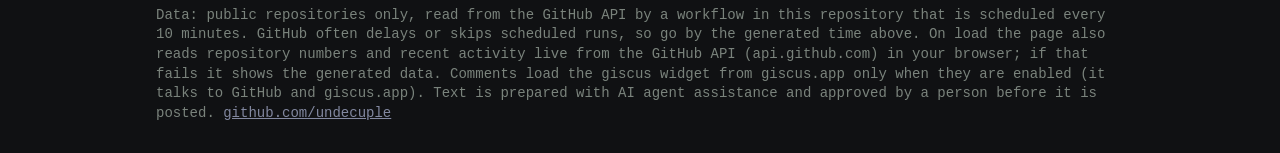
==== commit a87fff6b: "Add the Discord server link to the profile box on every page" ====
--- a/index.html
+++ b/index.html
@@ -29,6 +29,7 @@
   <span class="k">repos</span><span id="i-repos">-</span>
   <span class="k">stars</span><span id="i-stars">-</span>
   <span class="k">last push</span><span id="i-last">-</span>
+  <span class="k">community</span><span><a href="https://discord.gg/W8fMT78Q7k" rel="noopener">discord server</a> (unofficial fan work)</span>
   <span class="k">support</span><span><a class="btn" href="https://ko-fi.com/P5P615QPPM" rel="noopener" title="This button makes my dreams come true.">support me on ko-fi</a></span>
 </nav>
 </div>
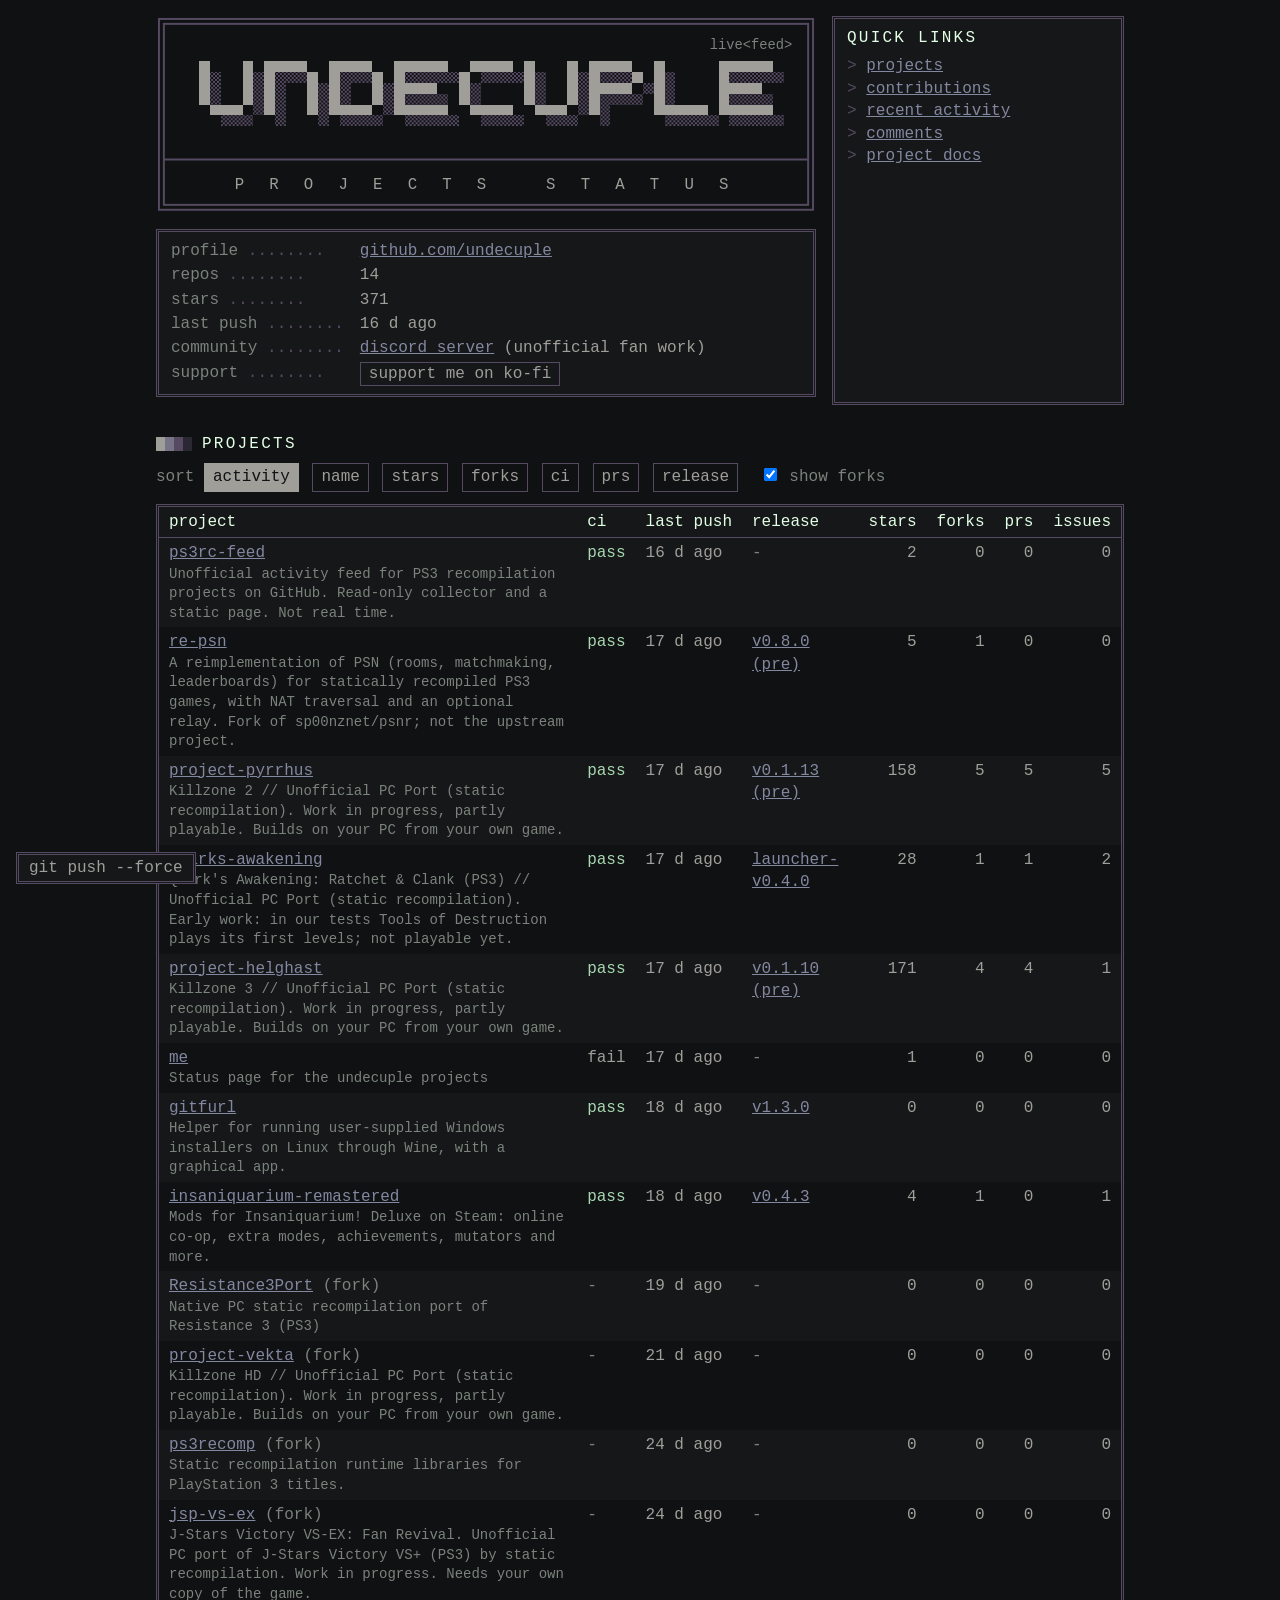
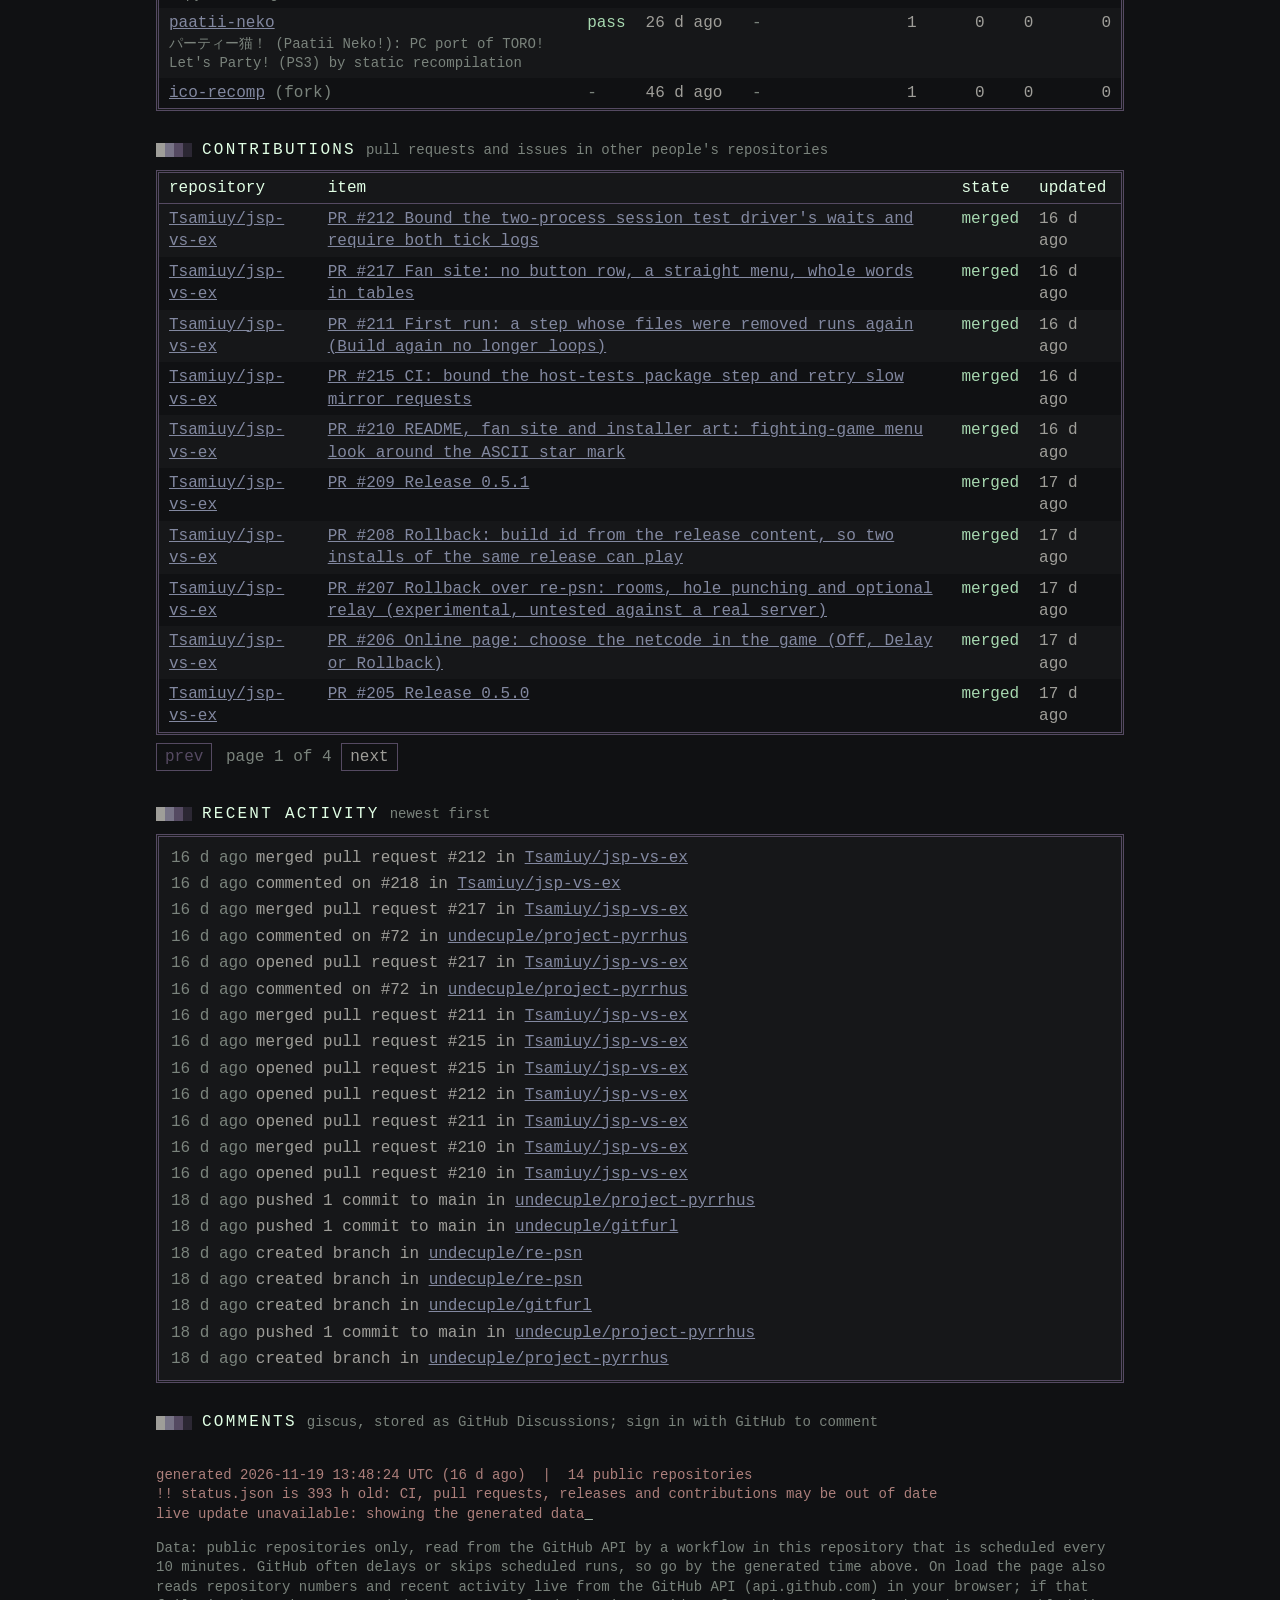
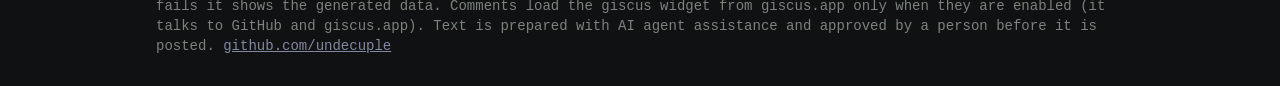
==== commit fe65193f: "Site: a command line (: or ?), an ANSI colour mode on the Konami code, and a source comment on the i" ====
--- a/index.html
+++ b/index.html
@@ -1,4 +1,8 @@
 <!doctype html>
+<!--
+  undecuple // status page // unofficial fan work
+  you are reading the source. press ? on the page.
+-->
 <html lang="en">
 <head>
 <meta charset="utf-8">
--- a/style.css
+++ b/style.css
@@ -152,3 +152,13 @@
 .ctl:focus-visible, .steps .jump:focus-visible { outline: 2px solid var(--link); outline-offset: 2px; }
 .action-caption { min-height: 3em; } .action-hint { color: var(--sub); }
 section[hidden] { display: none; }
+
+/* terminal extras (index page): command line, toast, ansi colour mode */
+.eggbar { position:fixed; left:0; right:0; bottom:0; z-index:50; background:var(--bg2); border-top:3px double var(--line); padding:8px 12px; }
+.eggout { max-height:30vh; overflow:auto; color:var(--fg); white-space:pre-wrap; overflow-wrap:anywhere; }
+.eggbar label { display:flex; gap:8px; color:var(--hl); }
+.eggbar input { flex:1; min-width:0; background:transparent; color:var(--hl); border:0; font:inherit; outline:0; }
+.eggbar input:focus-visible { outline:2px solid var(--link); outline-offset:2px; }
+.toast { position:fixed; right:12px; top:12px; z-index:60; max-width:calc(100% - 24px); background:var(--bg2); border:1px solid var(--line); color:var(--hl); padding:4px 10px; }
+html.ansi { --bg:#000; --bg2:#00002a; --fg:#aaaaaa; --sub:#aaaaaa; --line:#aa00aa; --hl:#ffffff; --ok:#55ff55; --bad:#ff5555; --wait:#ffff55; --link:#8f9fff; }
+html.ansi body::after { content:""; position:fixed; inset:0; pointer-events:none; z-index:40; background:repeating-linear-gradient(to bottom, rgba(0,0,0,.18) 0 1px, transparent 1px 3px); }
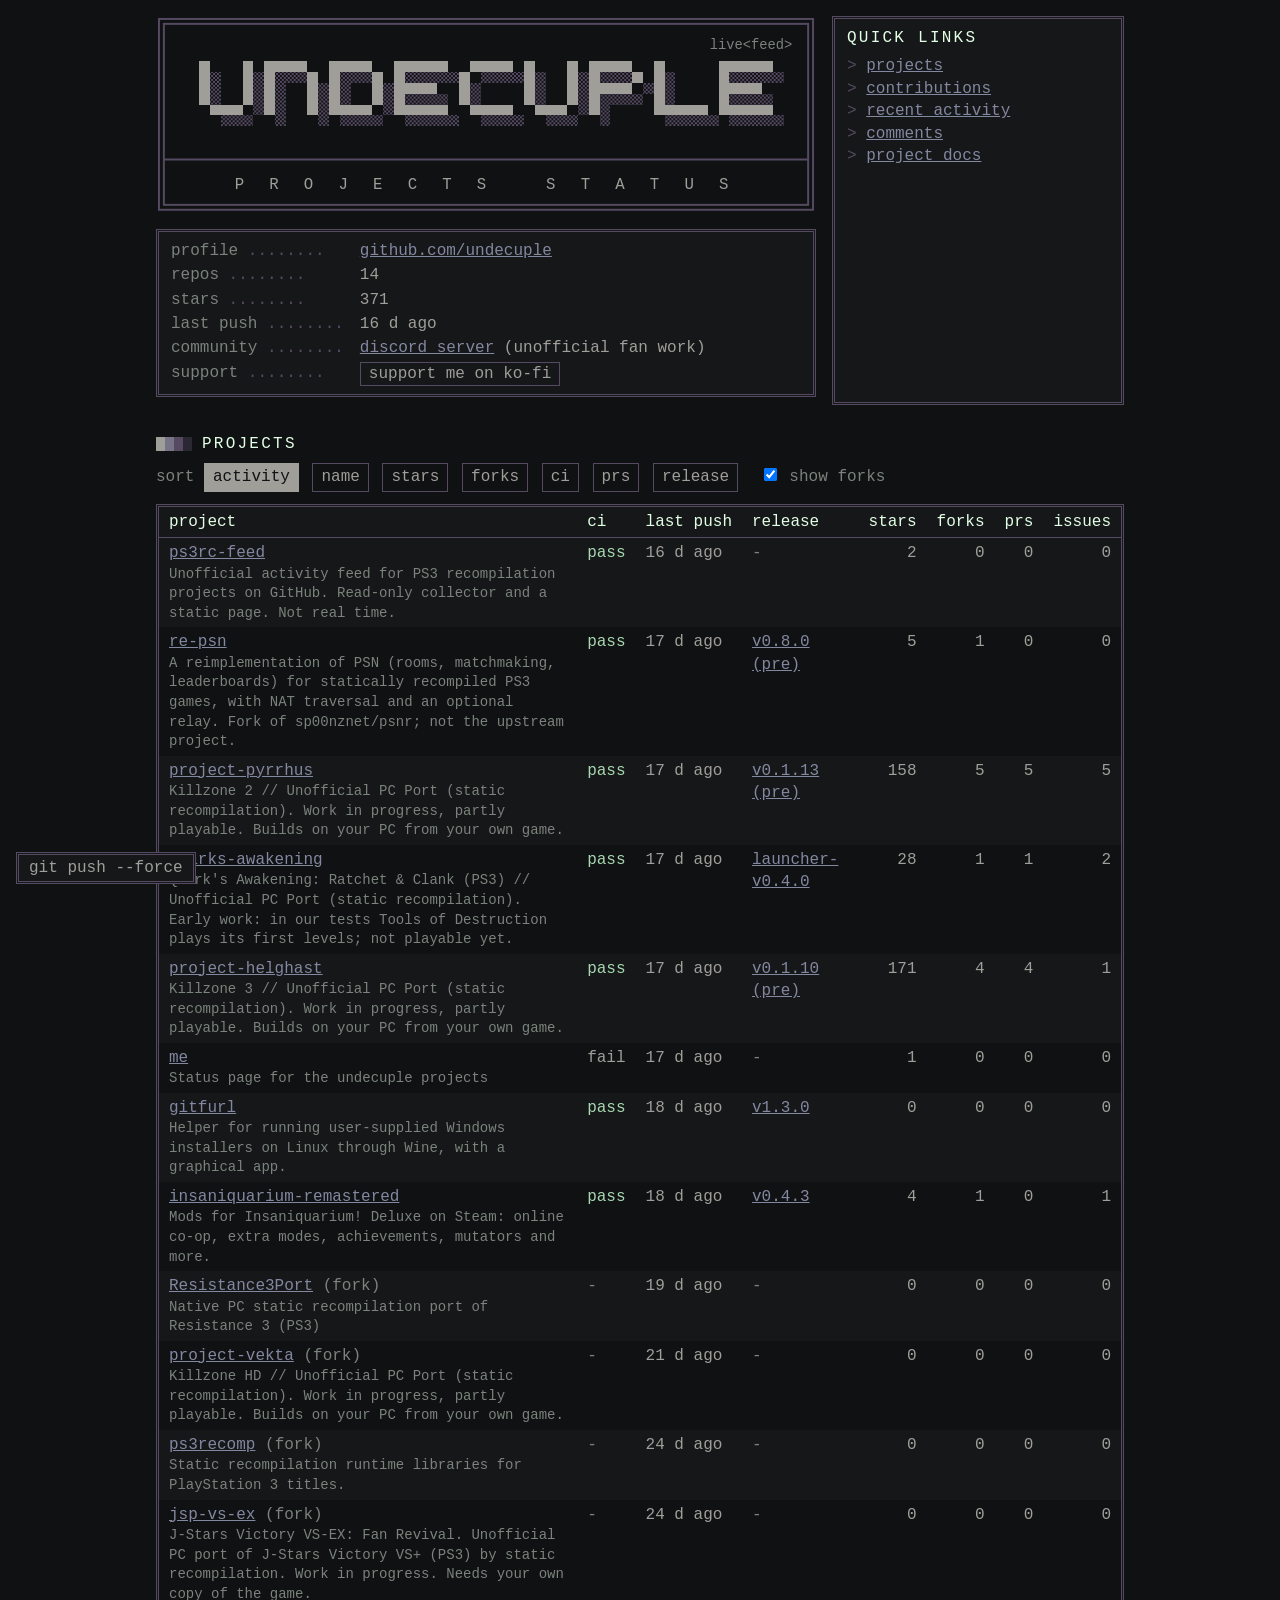
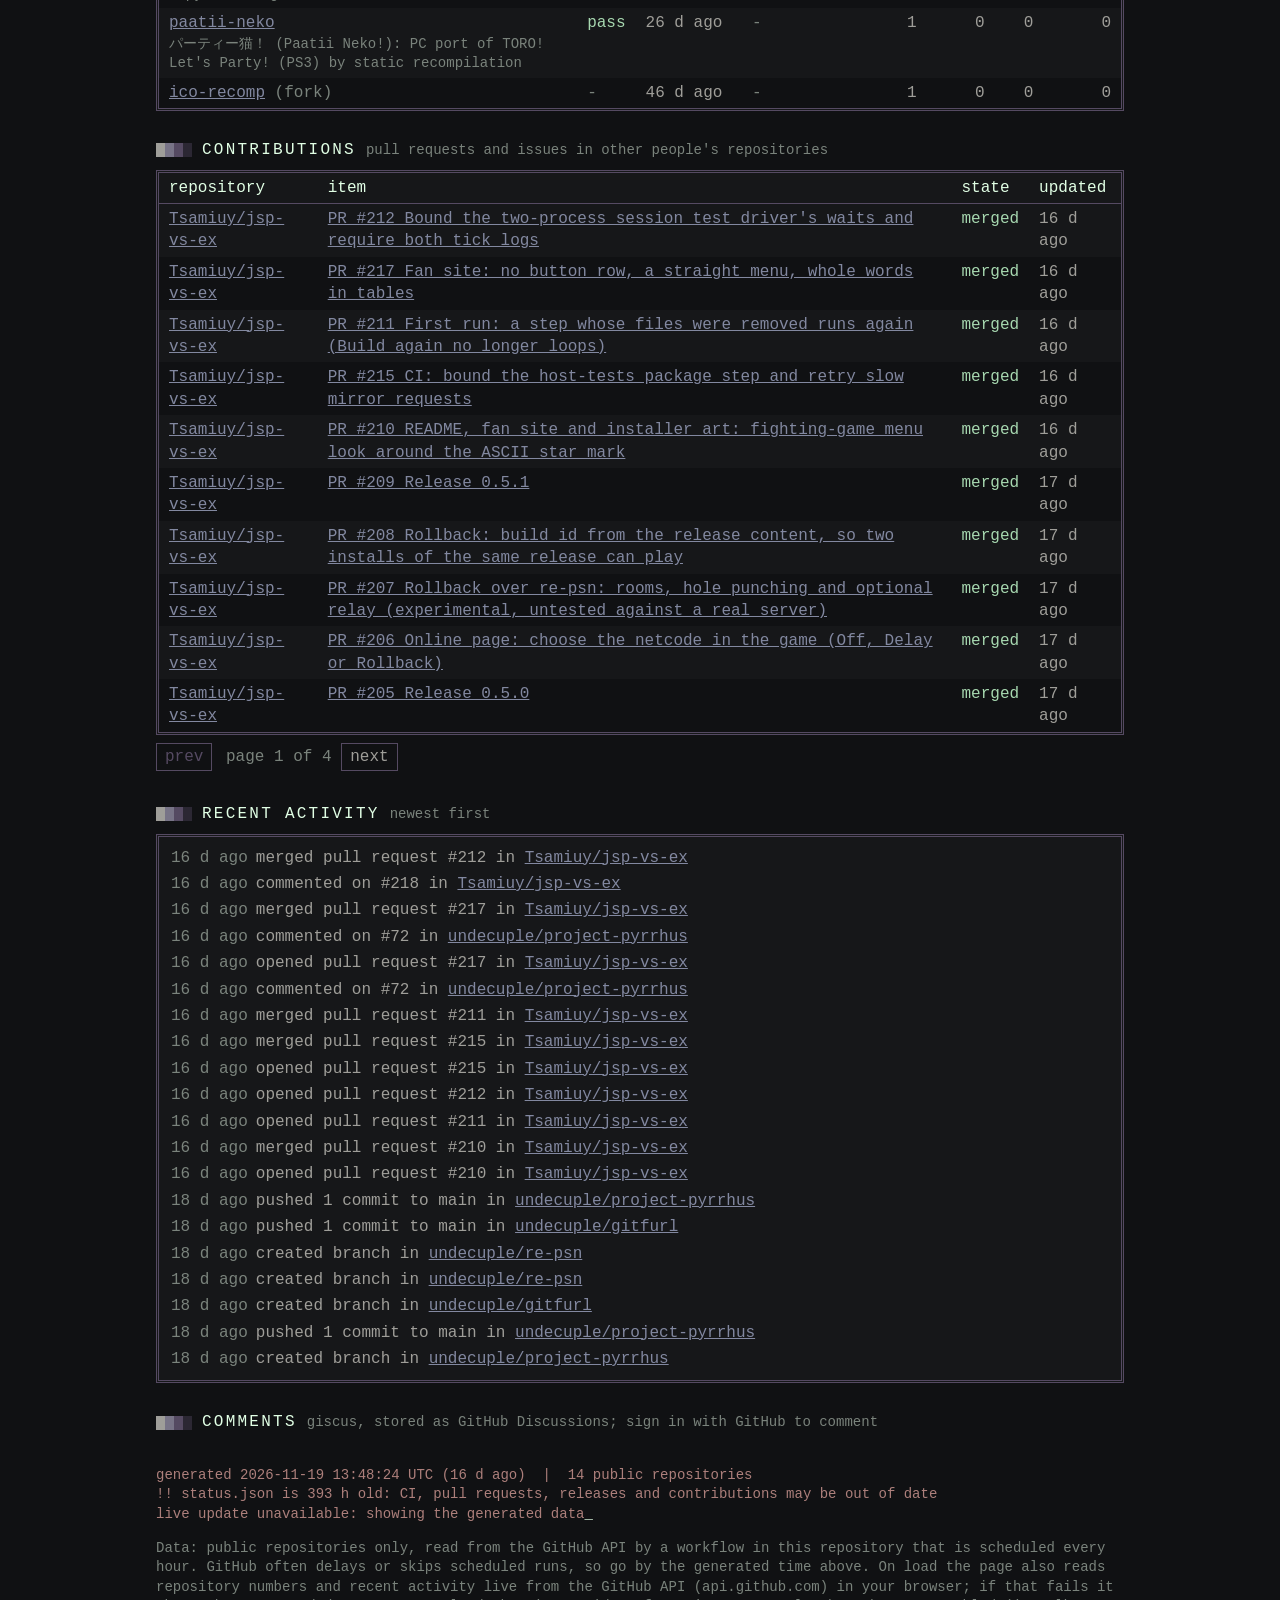
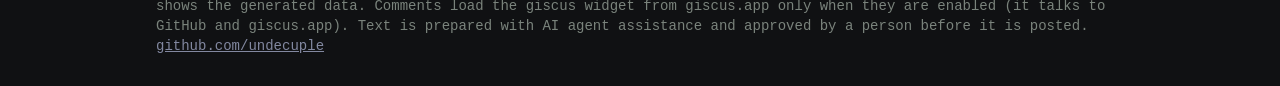
==== commit ce194c20: "Workflow: hourly schedule, keep the previous deployment when many API calls fail, daily keep-alive, " ====
--- a/index.html
+++ b/index.html
@@ -1,8 +1,4 @@
 <!doctype html>
-<!--
-  undecuple // status page // unofficial fan work
-  you are reading the source. press ? on the page.
--->
 <html lang="en">
 <head>
 <meta charset="utf-8">
@@ -94,7 +90,7 @@
 
 <footer>
 <pre id="stamp">-</pre>
-<p>Data: public repositories only, read from the GitHub API by a workflow in this repository that is scheduled every 10 minutes. GitHub often delays or skips scheduled runs, so go by the generated time above.
+<p>Data: public repositories only, read from the GitHub API by a workflow in this repository that is scheduled every hour. GitHub often delays or skips scheduled runs, so go by the generated time above.
 On load the page also reads repository numbers and recent activity live from the GitHub API (api.github.com) in your browser; if that fails it shows the generated data.
 Comments load the giscus widget from giscus.app only when they are enabled (it talks to GitHub and giscus.app). Text is prepared with AI agent assistance and approved by a person before it is posted.
 <a href="https://github.com/undecuple">github.com/undecuple</a></p>
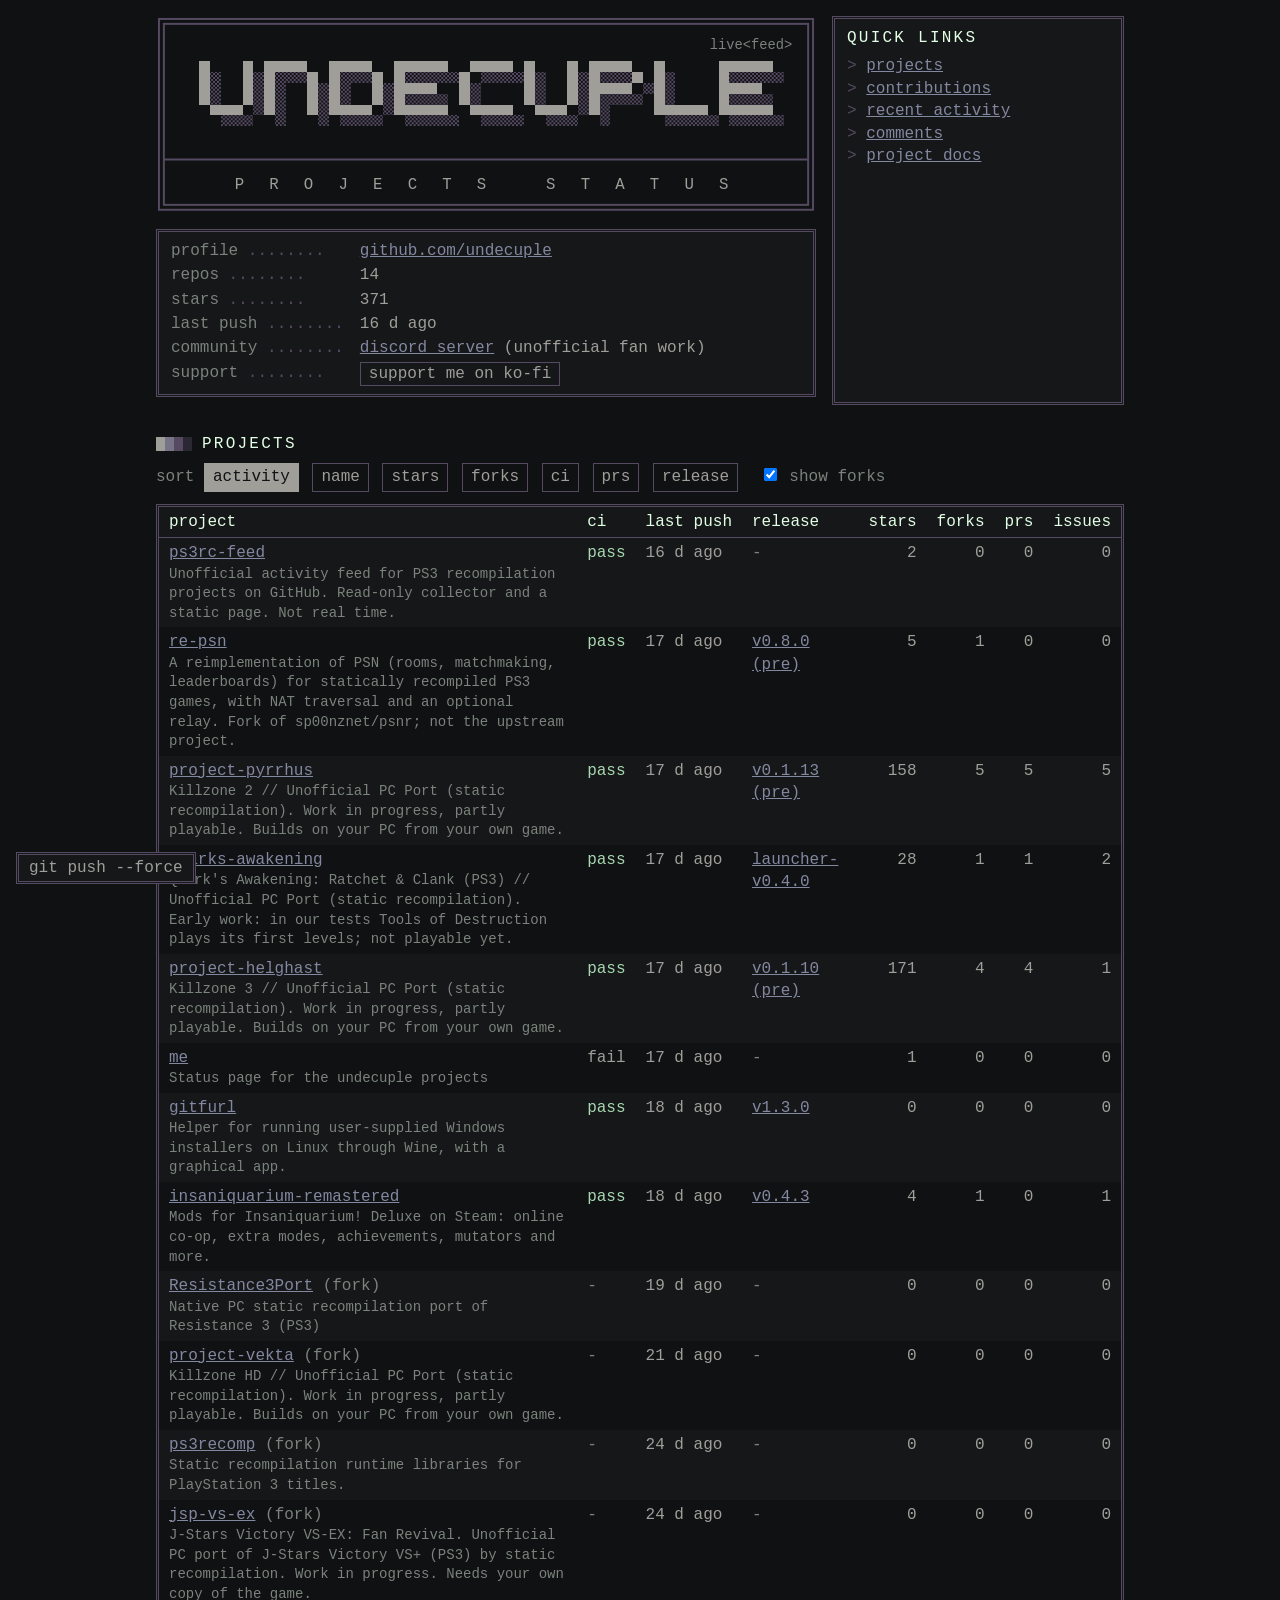
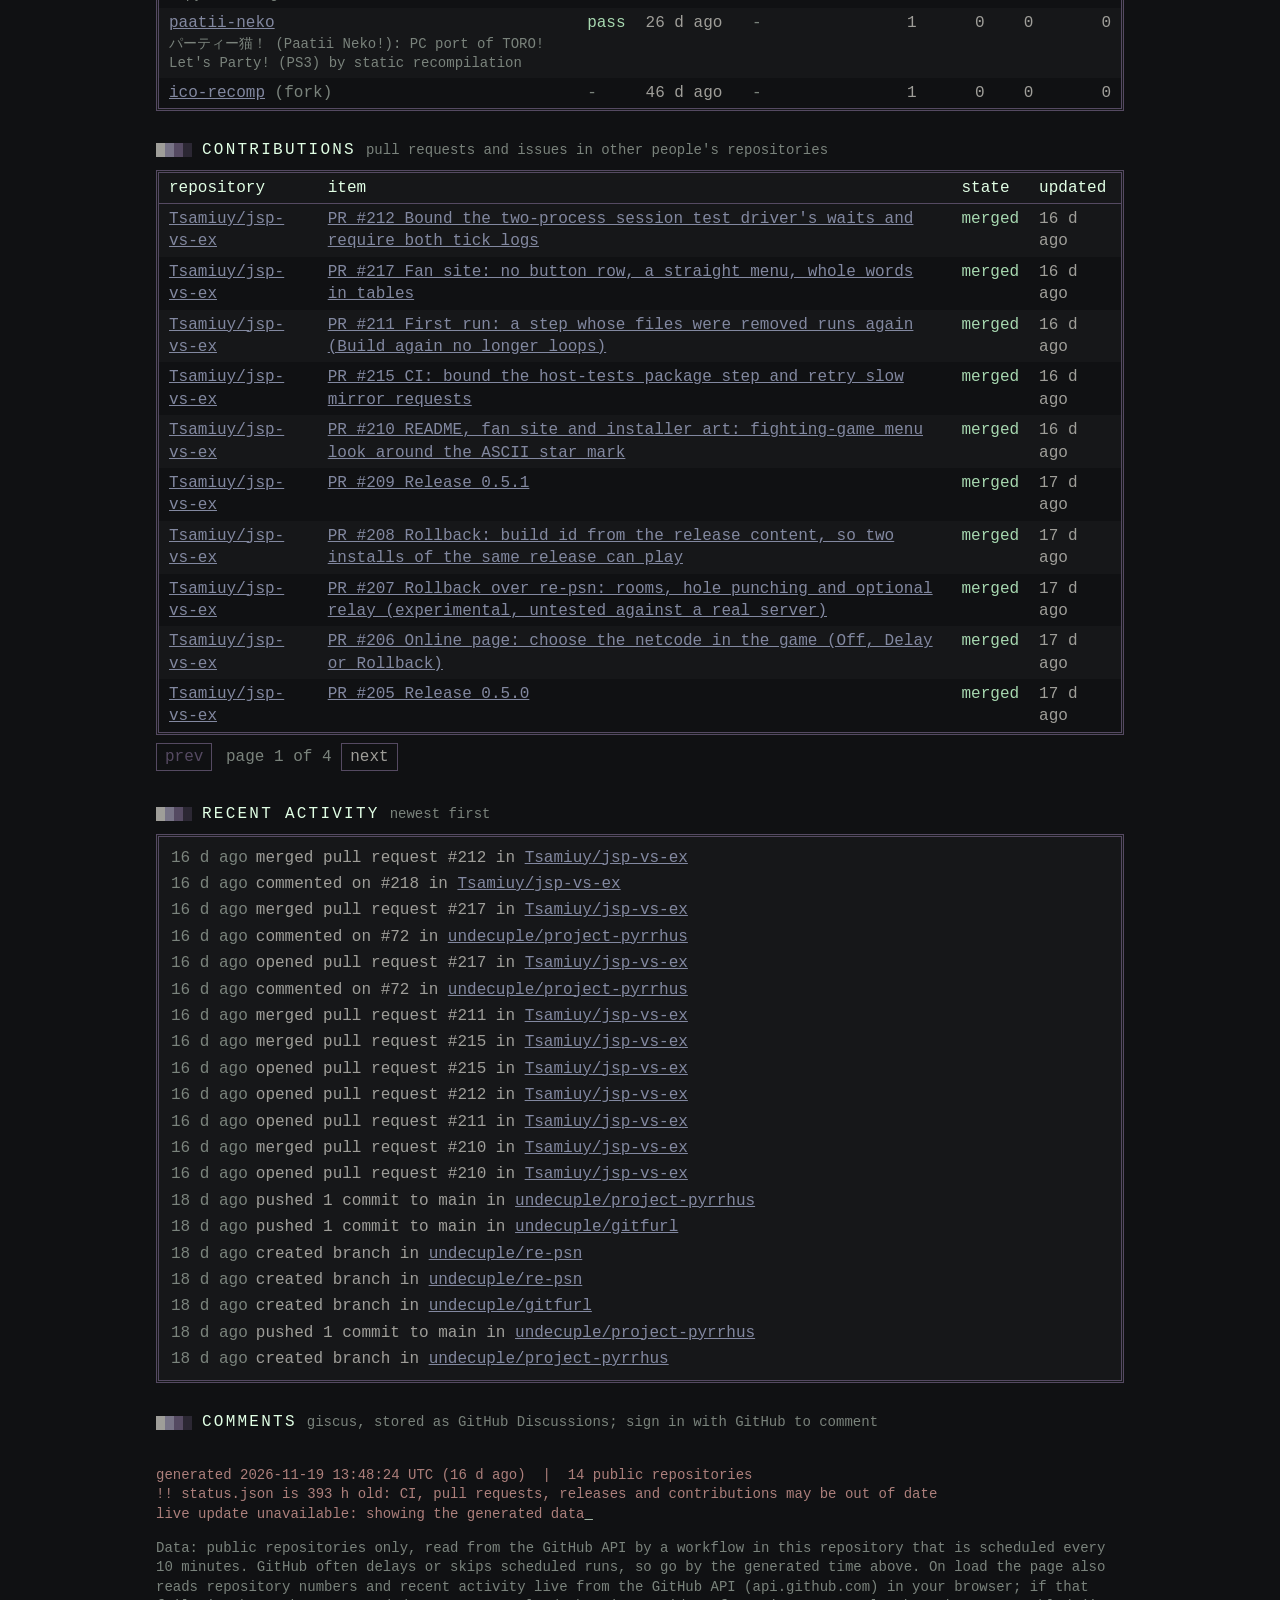
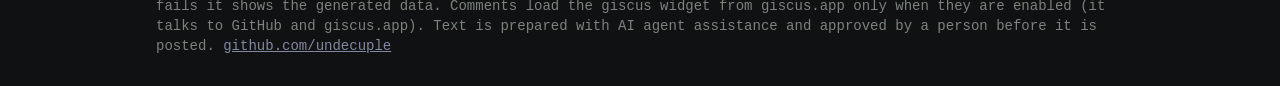
==== commit af13cb63: "Site: a command line (: or ?), an ANSI colour mode on the Konami code, and a source comment on the i" ====
--- a/index.html
+++ b/index.html
@@ -1,4 +1,8 @@
 <!doctype html>
+<!--
+  undecuple // status page // unofficial fan work
+  you are reading the source. press ? on the page.
+-->
 <html lang="en">
 <head>
 <meta charset="utf-8">
@@ -90,7 +94,7 @@
 
 <footer>
 <pre id="stamp">-</pre>
-<p>Data: public repositories only, read from the GitHub API by a workflow in this repository that is scheduled every hour. GitHub often delays or skips scheduled runs, so go by the generated time above.
+<p>Data: public repositories only, read from the GitHub API by a workflow in this repository that is scheduled every 10 minutes. GitHub often delays or skips scheduled runs, so go by the generated time above.
 On load the page also reads repository numbers and recent activity live from the GitHub API (api.github.com) in your browser; if that fails it shows the generated data.
 Comments load the giscus widget from giscus.app only when they are enabled (it talks to GitHub and giscus.app). Text is prepared with AI agent assistance and approved by a person before it is posted.
 <a href="https://github.com/undecuple">github.com/undecuple</a></p>
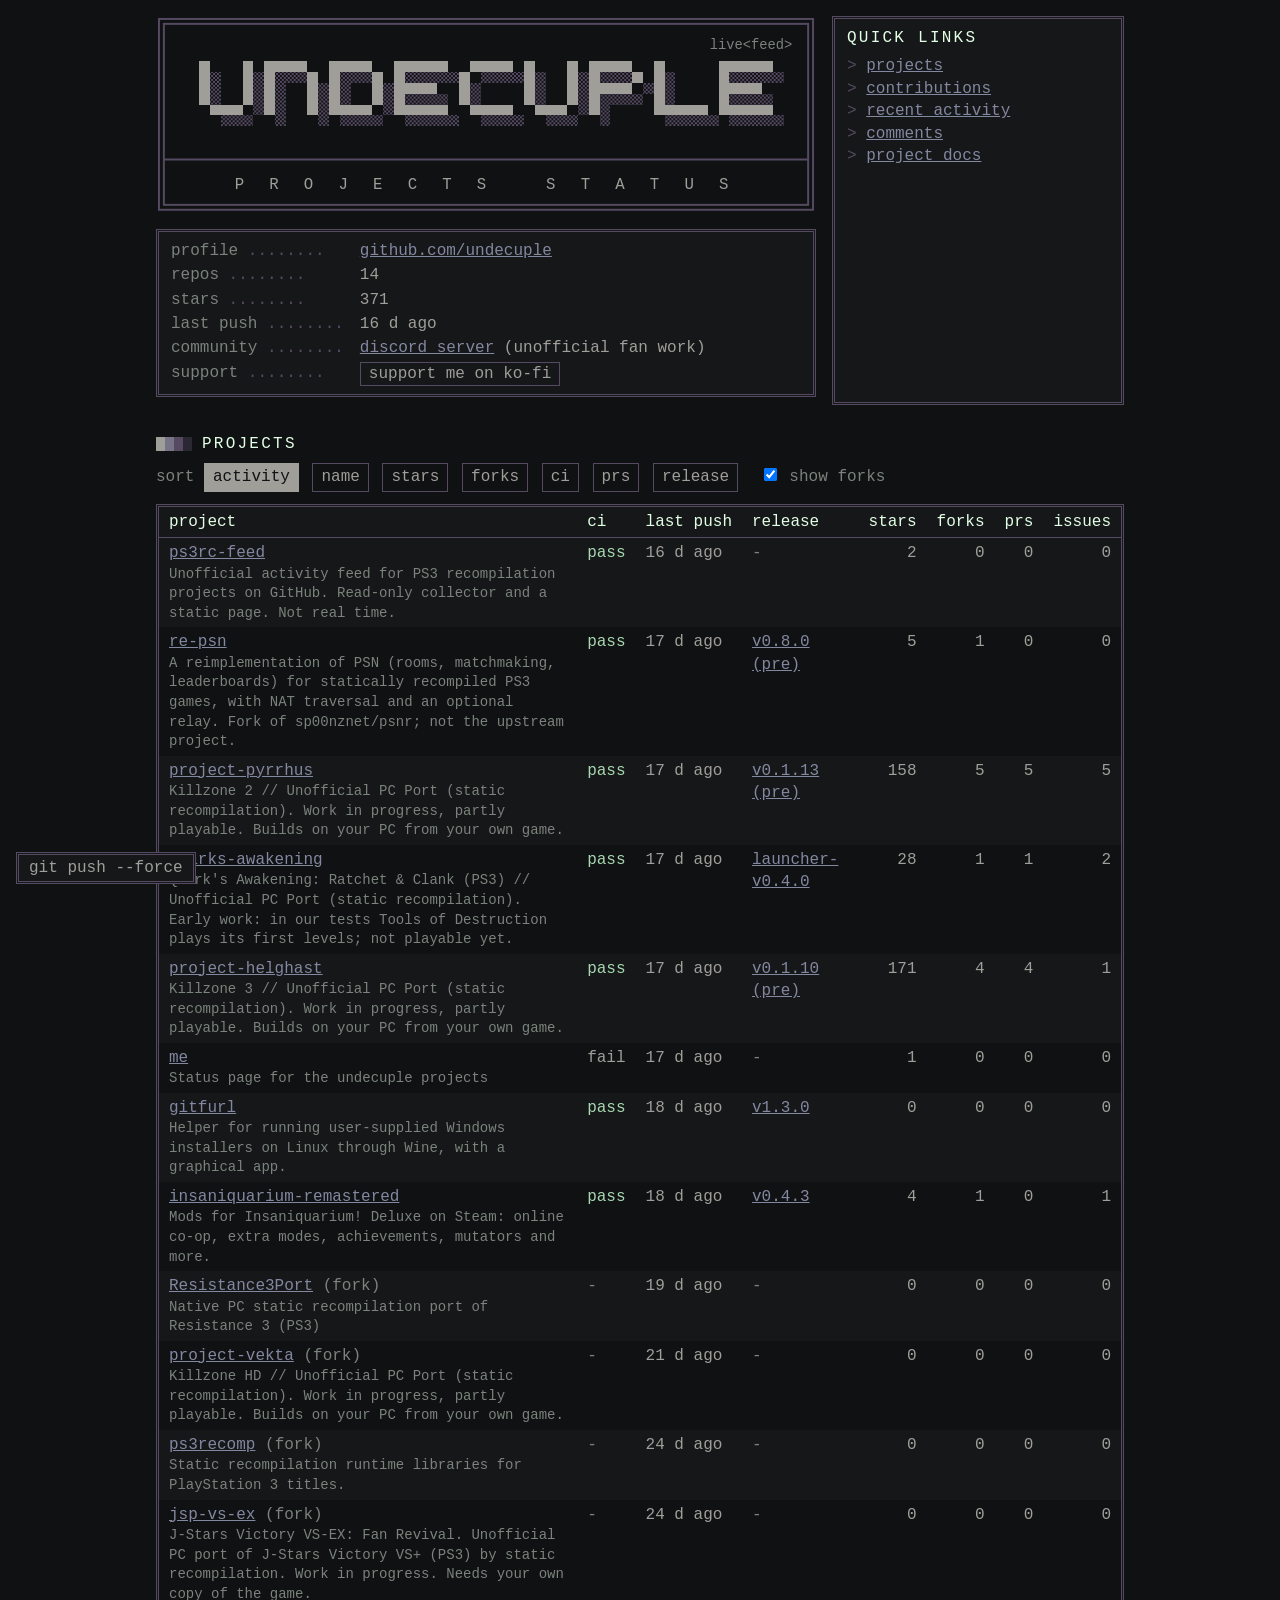
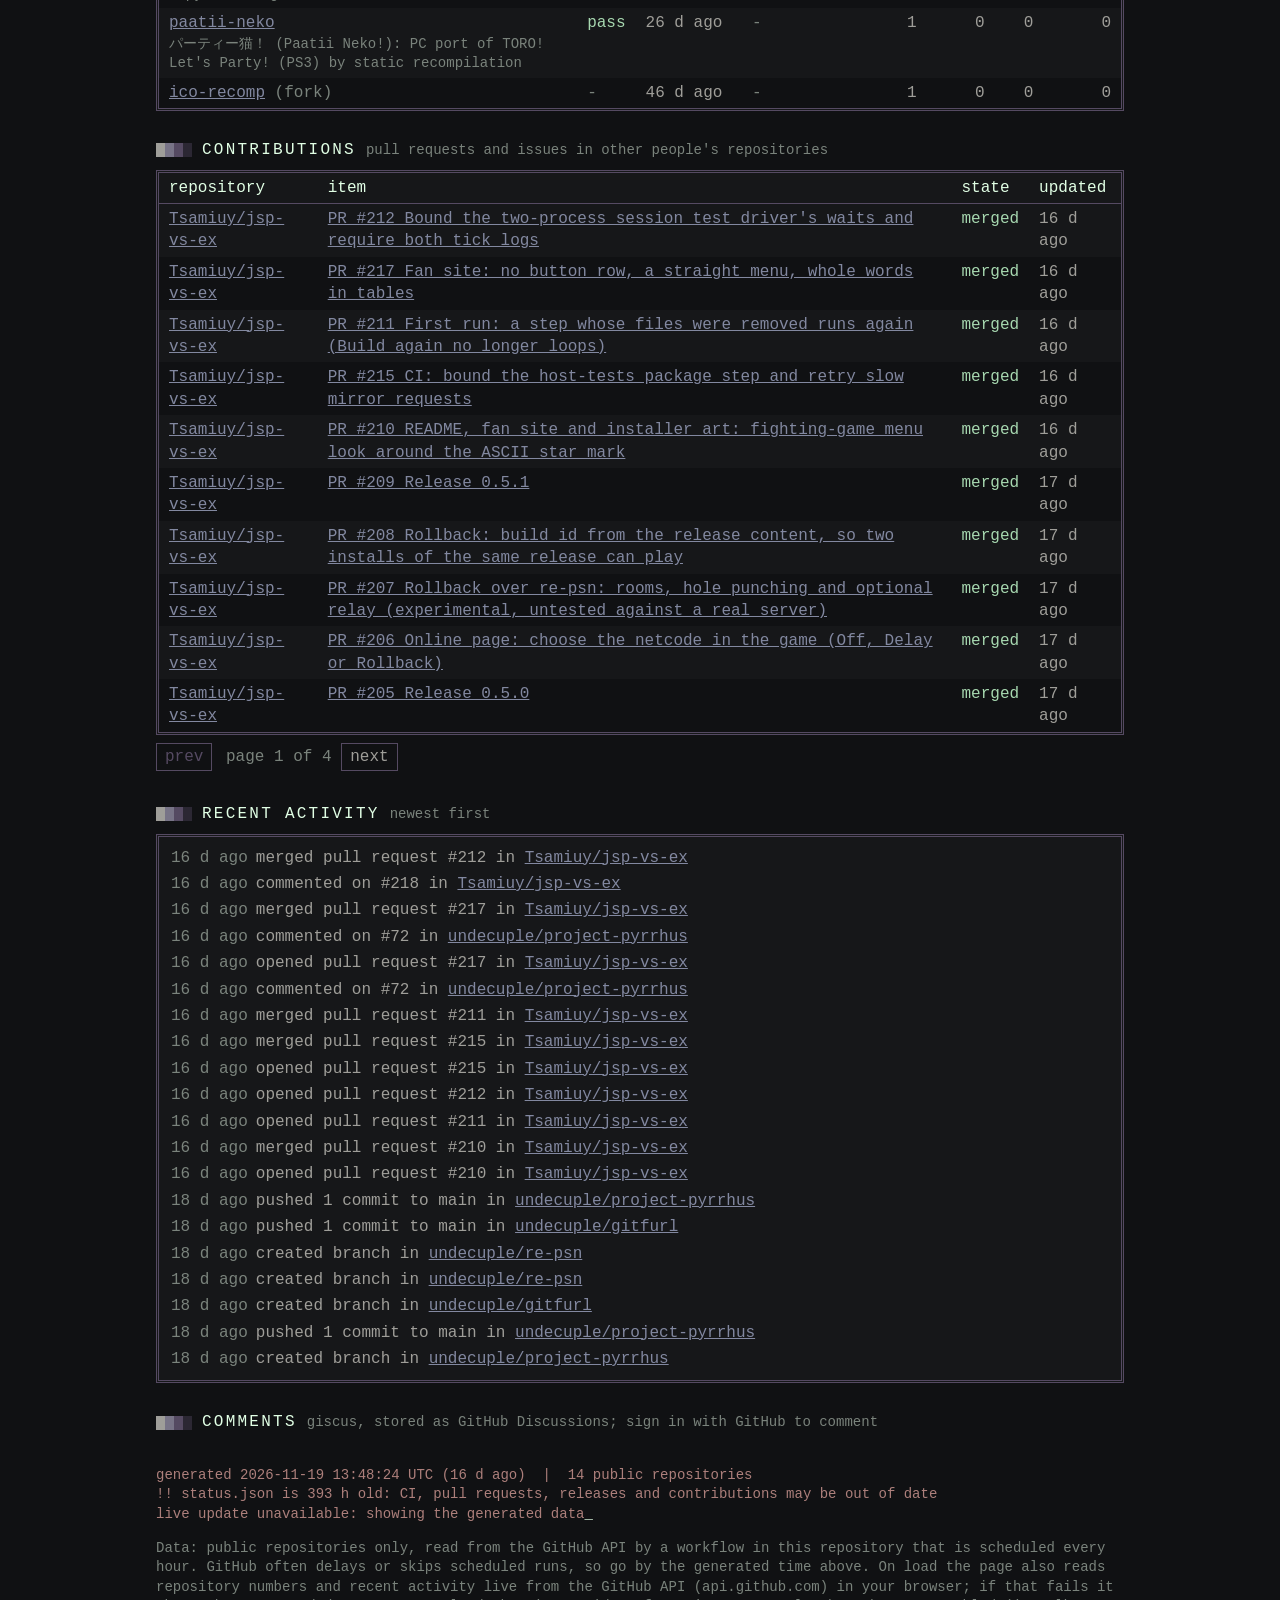
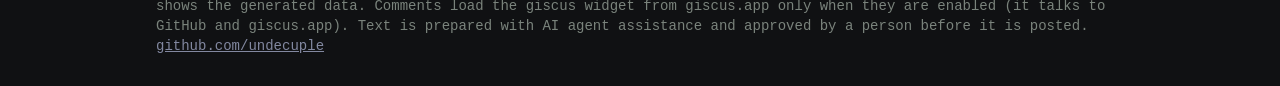
==== commit 8bdf9f5b: "Workflow: hourly schedule, keep the previous deployment when many API calls fail, daily keep-alive, " ====
--- a/index.html
+++ b/index.html
@@ -94,7 +94,7 @@
 
 <footer>
 <pre id="stamp">-</pre>
-<p>Data: public repositories only, read from the GitHub API by a workflow in this repository that is scheduled every 10 minutes. GitHub often delays or skips scheduled runs, so go by the generated time above.
+<p>Data: public repositories only, read from the GitHub API by a workflow in this repository that is scheduled every hour. GitHub often delays or skips scheduled runs, so go by the generated time above.
 On load the page also reads repository numbers and recent activity live from the GitHub API (api.github.com) in your browser; if that fails it shows the generated data.
 Comments load the giscus widget from giscus.app only when they are enabled (it talks to GitHub and giscus.app). Text is prepared with AI agent assistance and approved by a person before it is posted.
 <a href="https://github.com/undecuple">github.com/undecuple</a></p>
